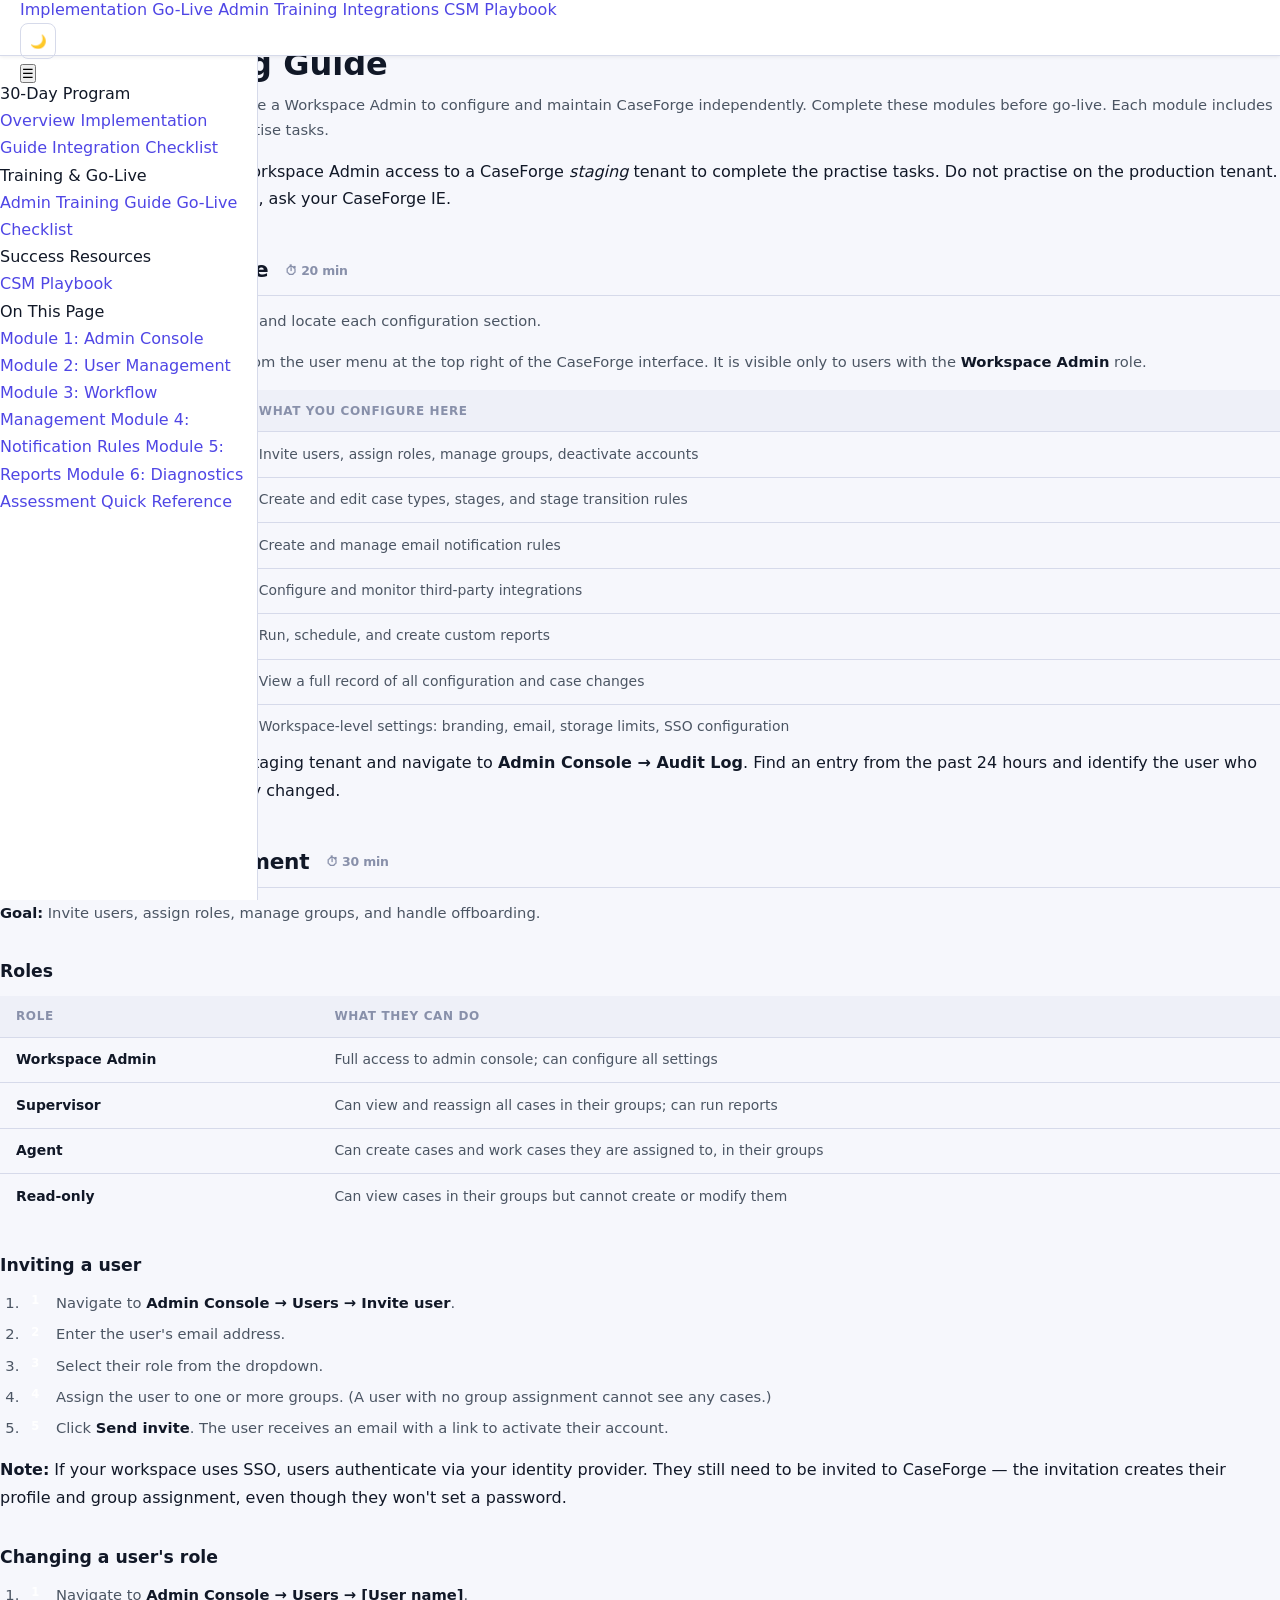
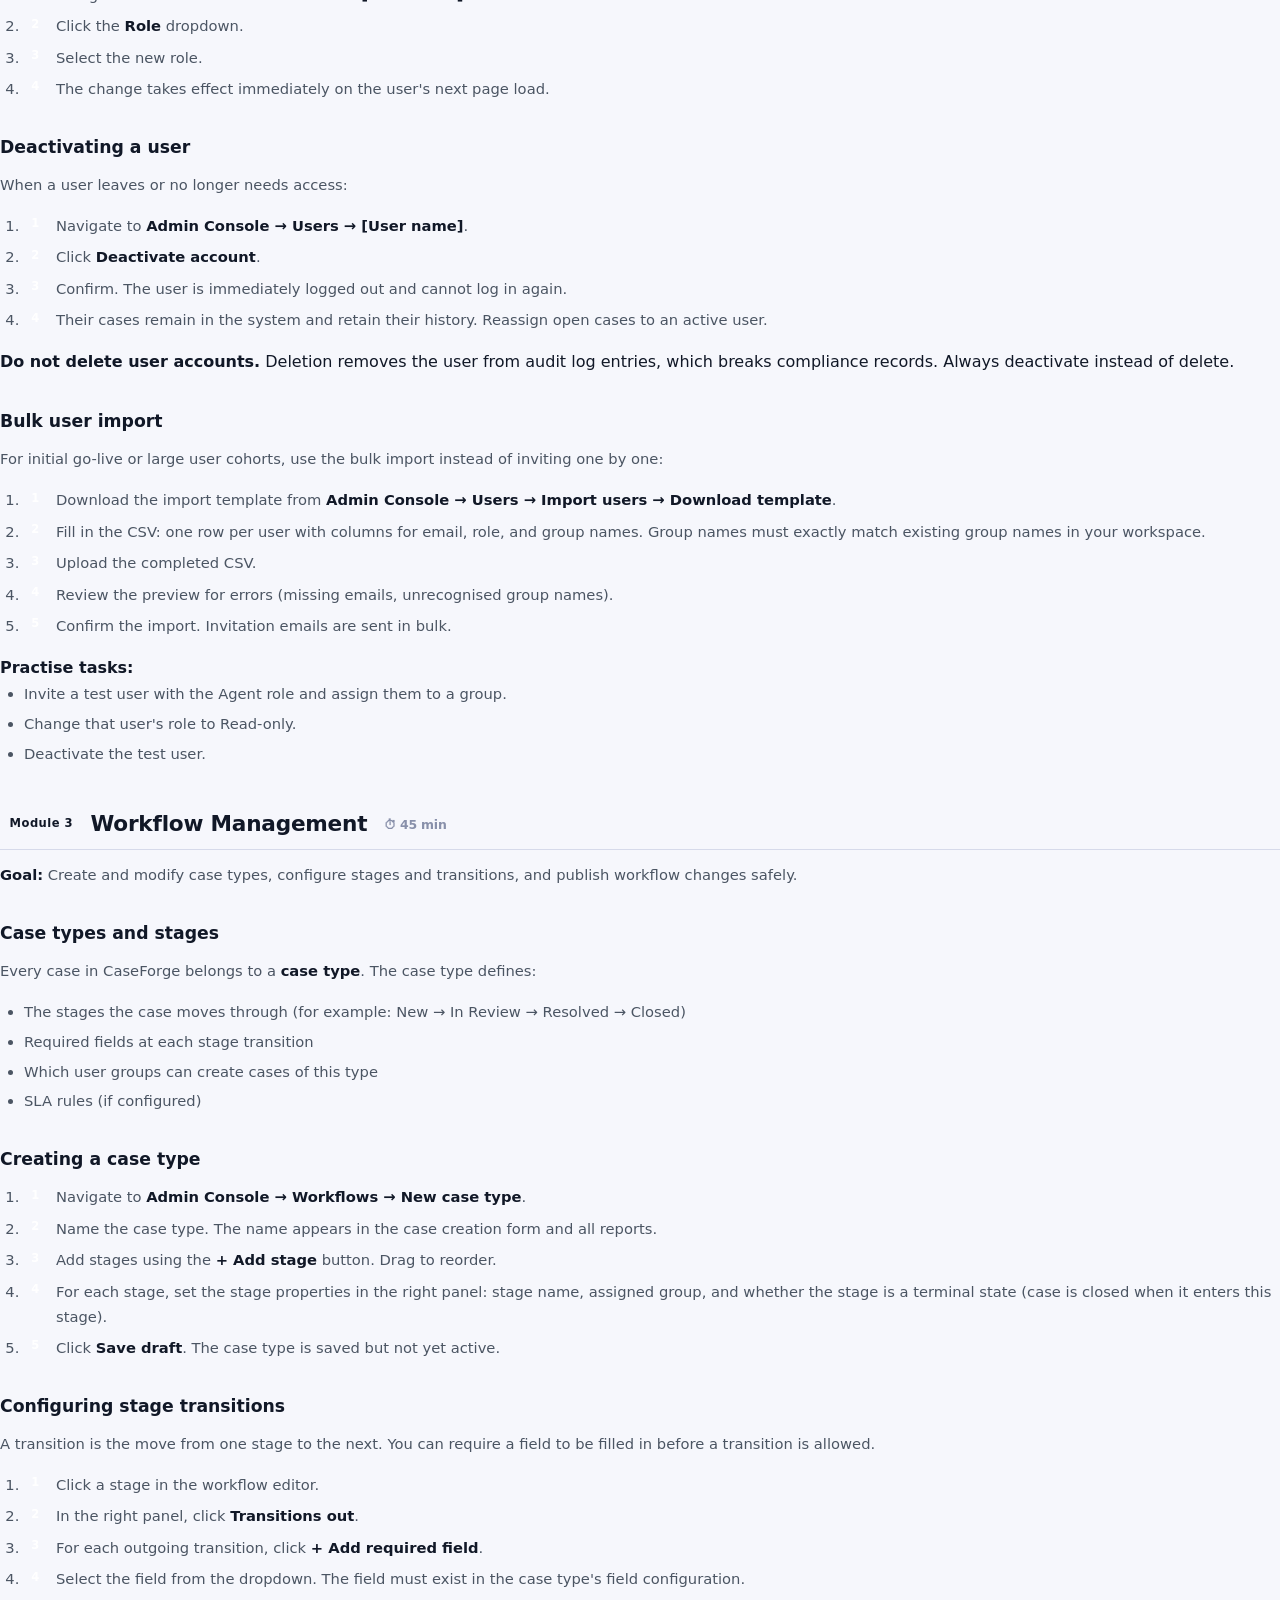
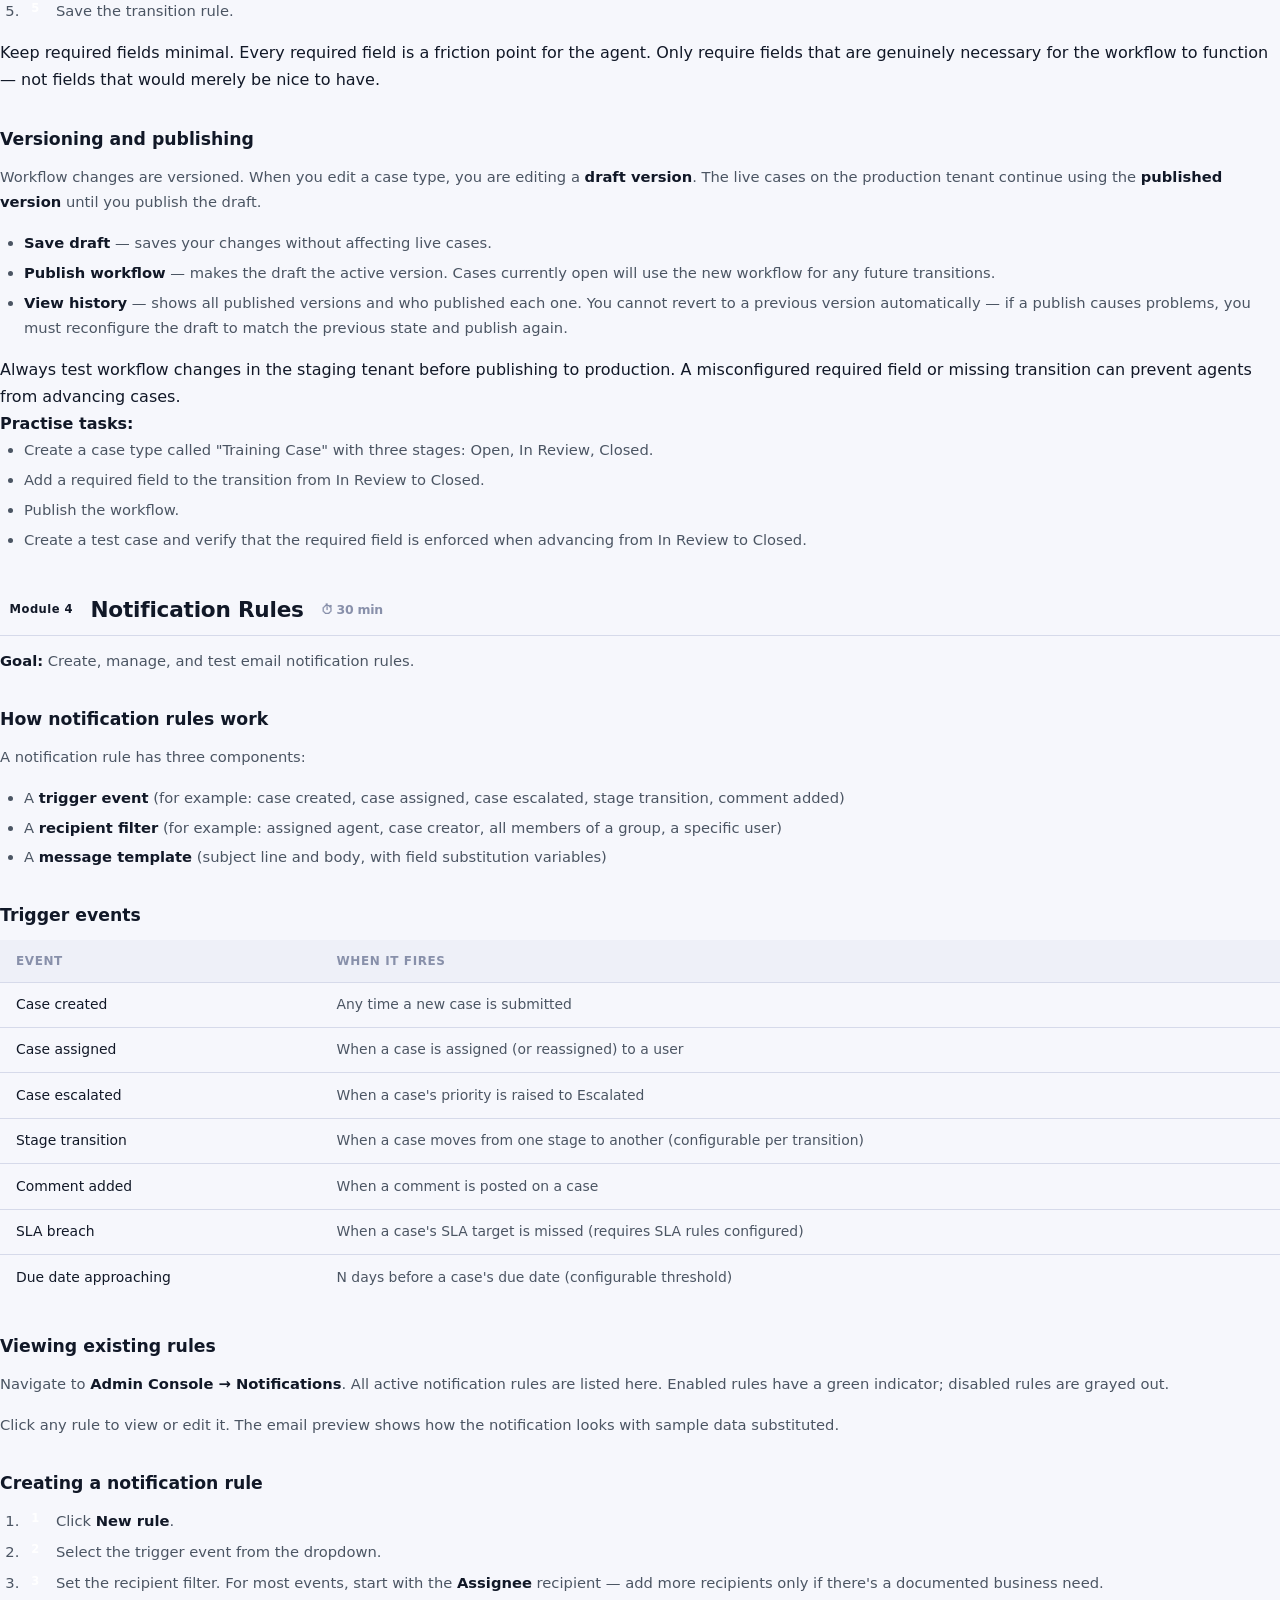
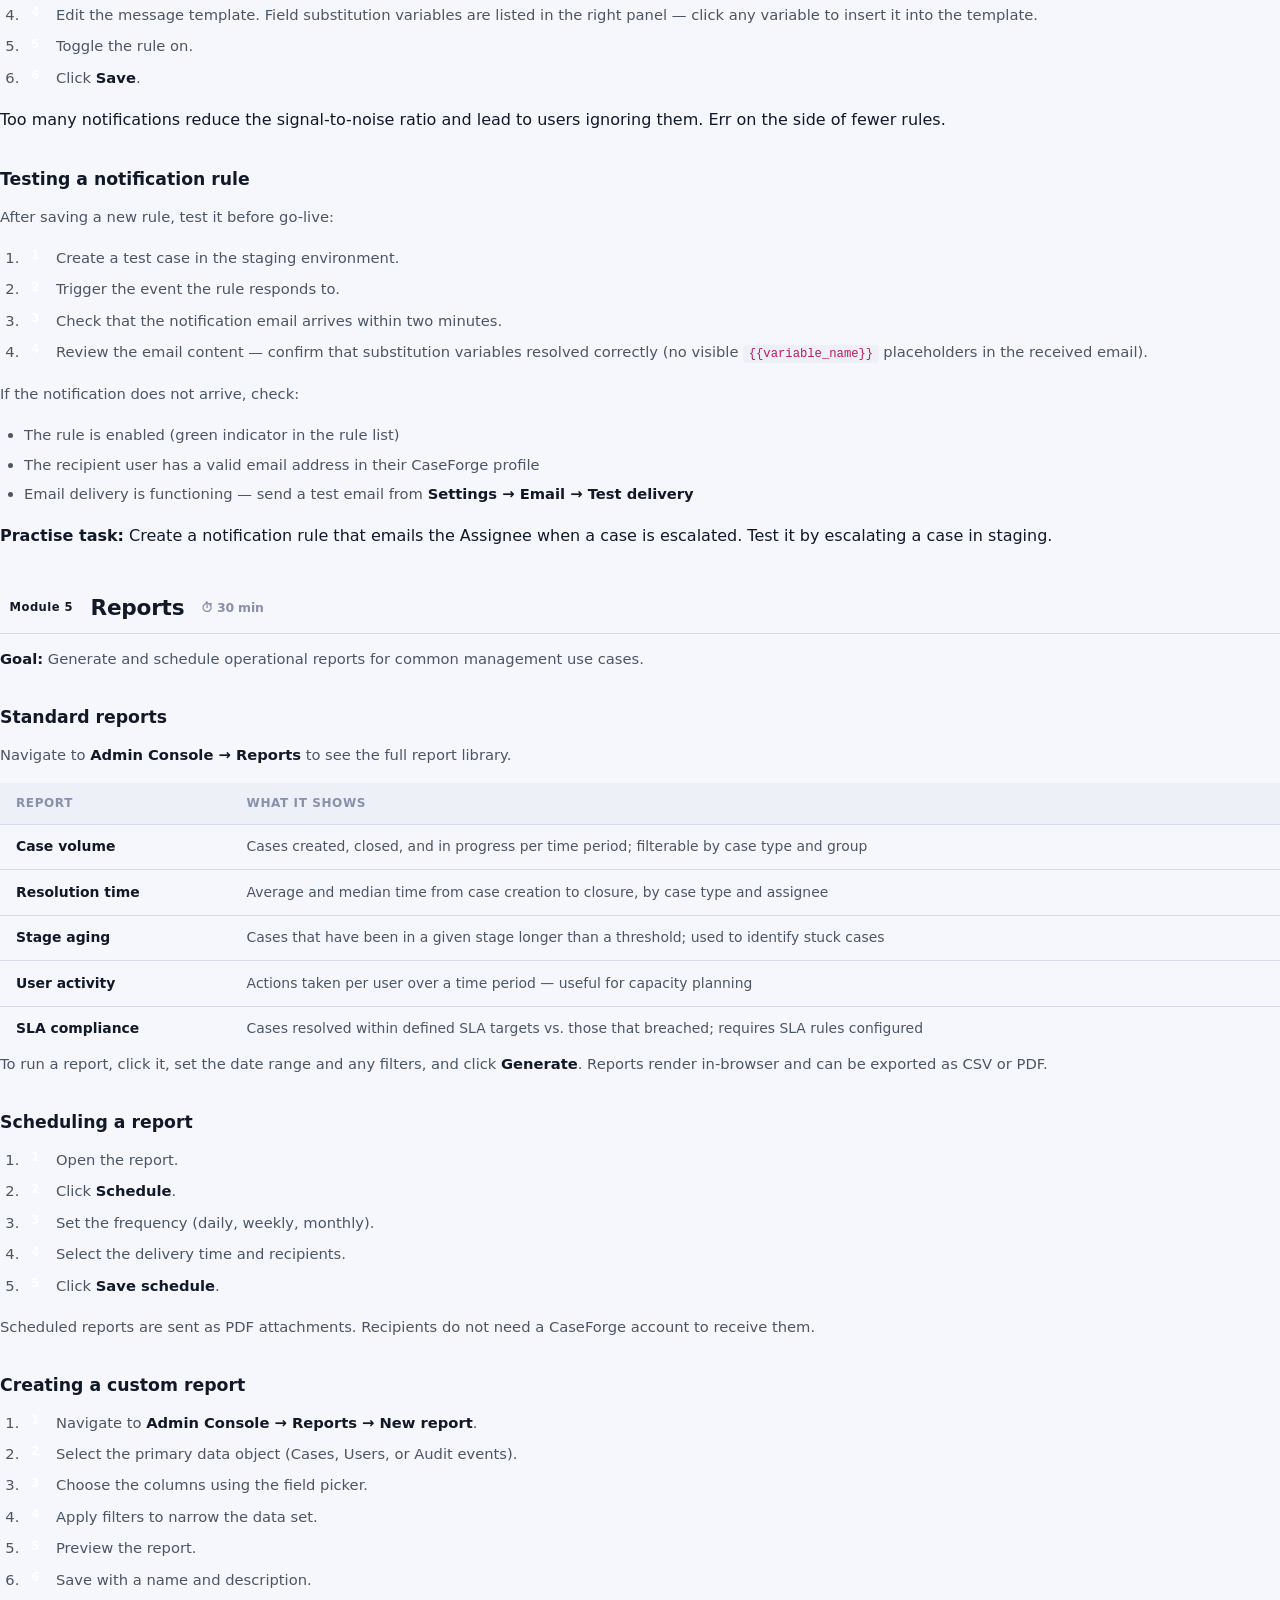
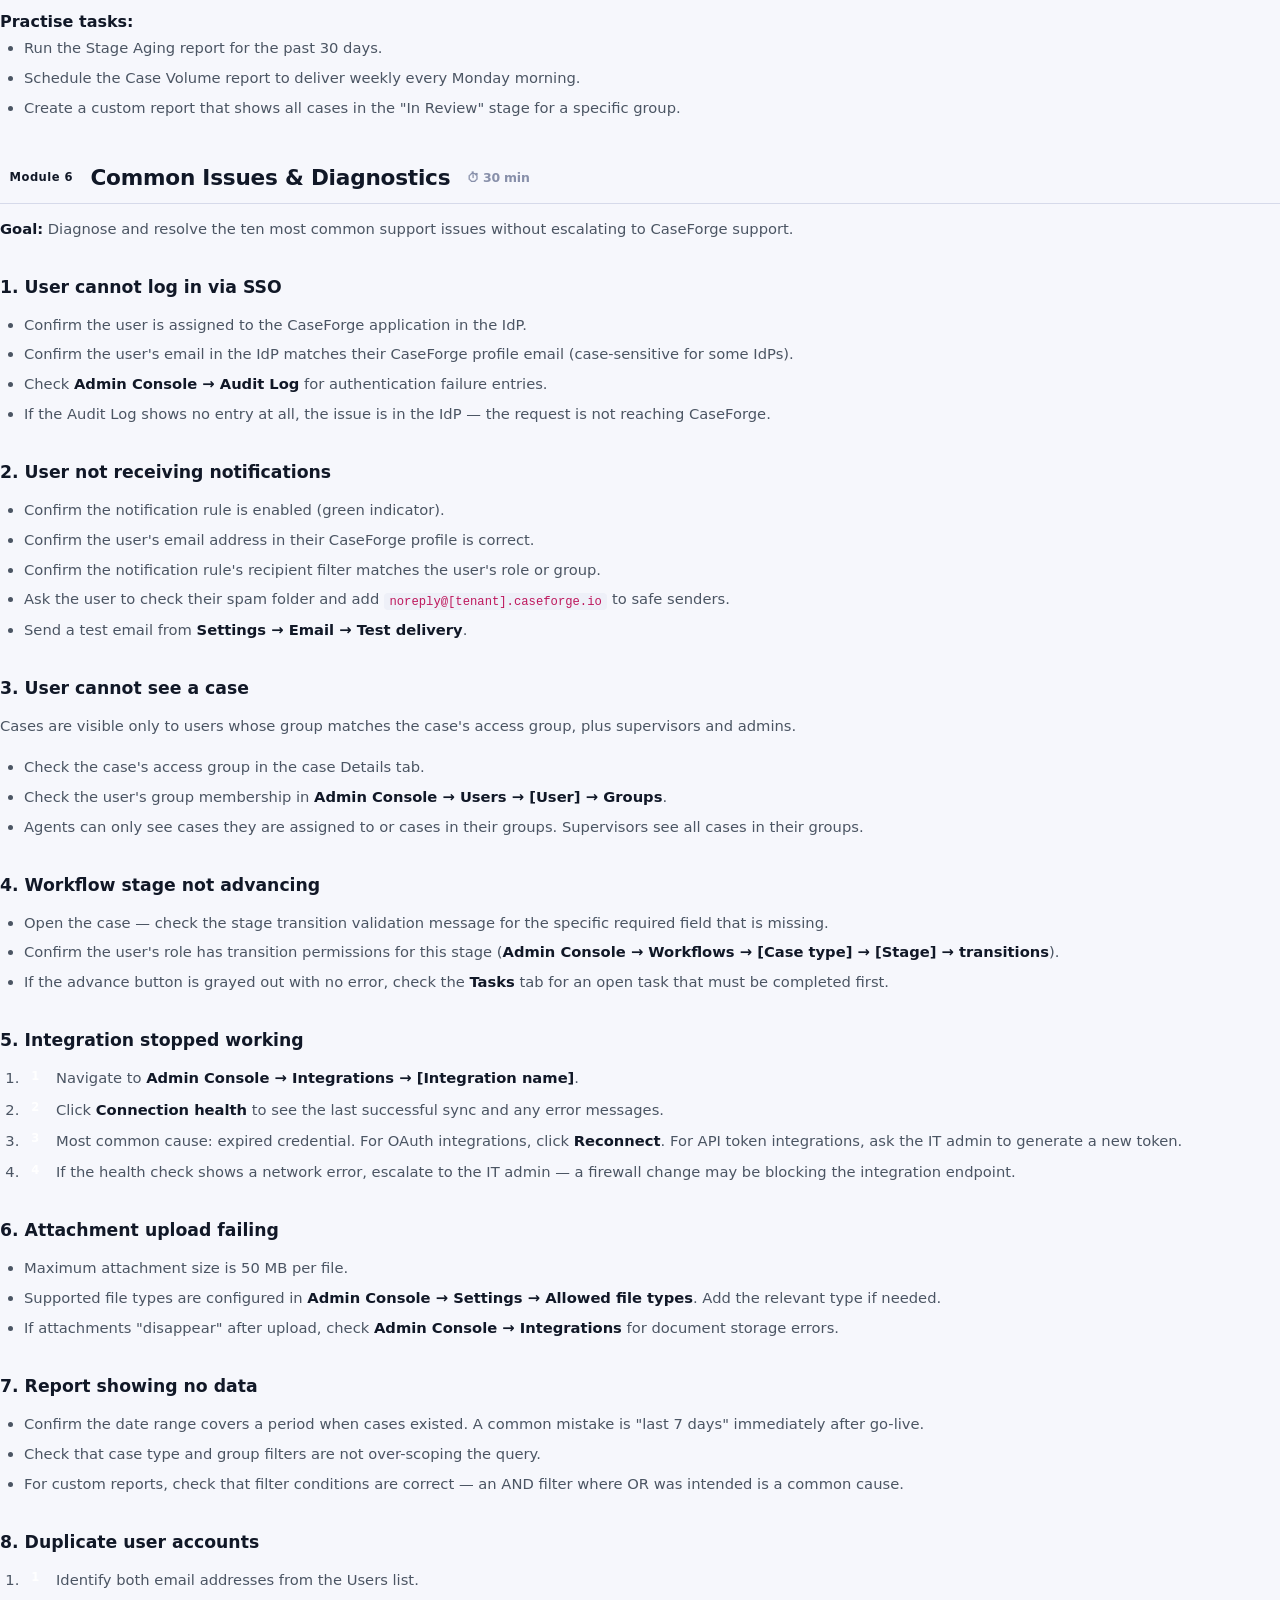
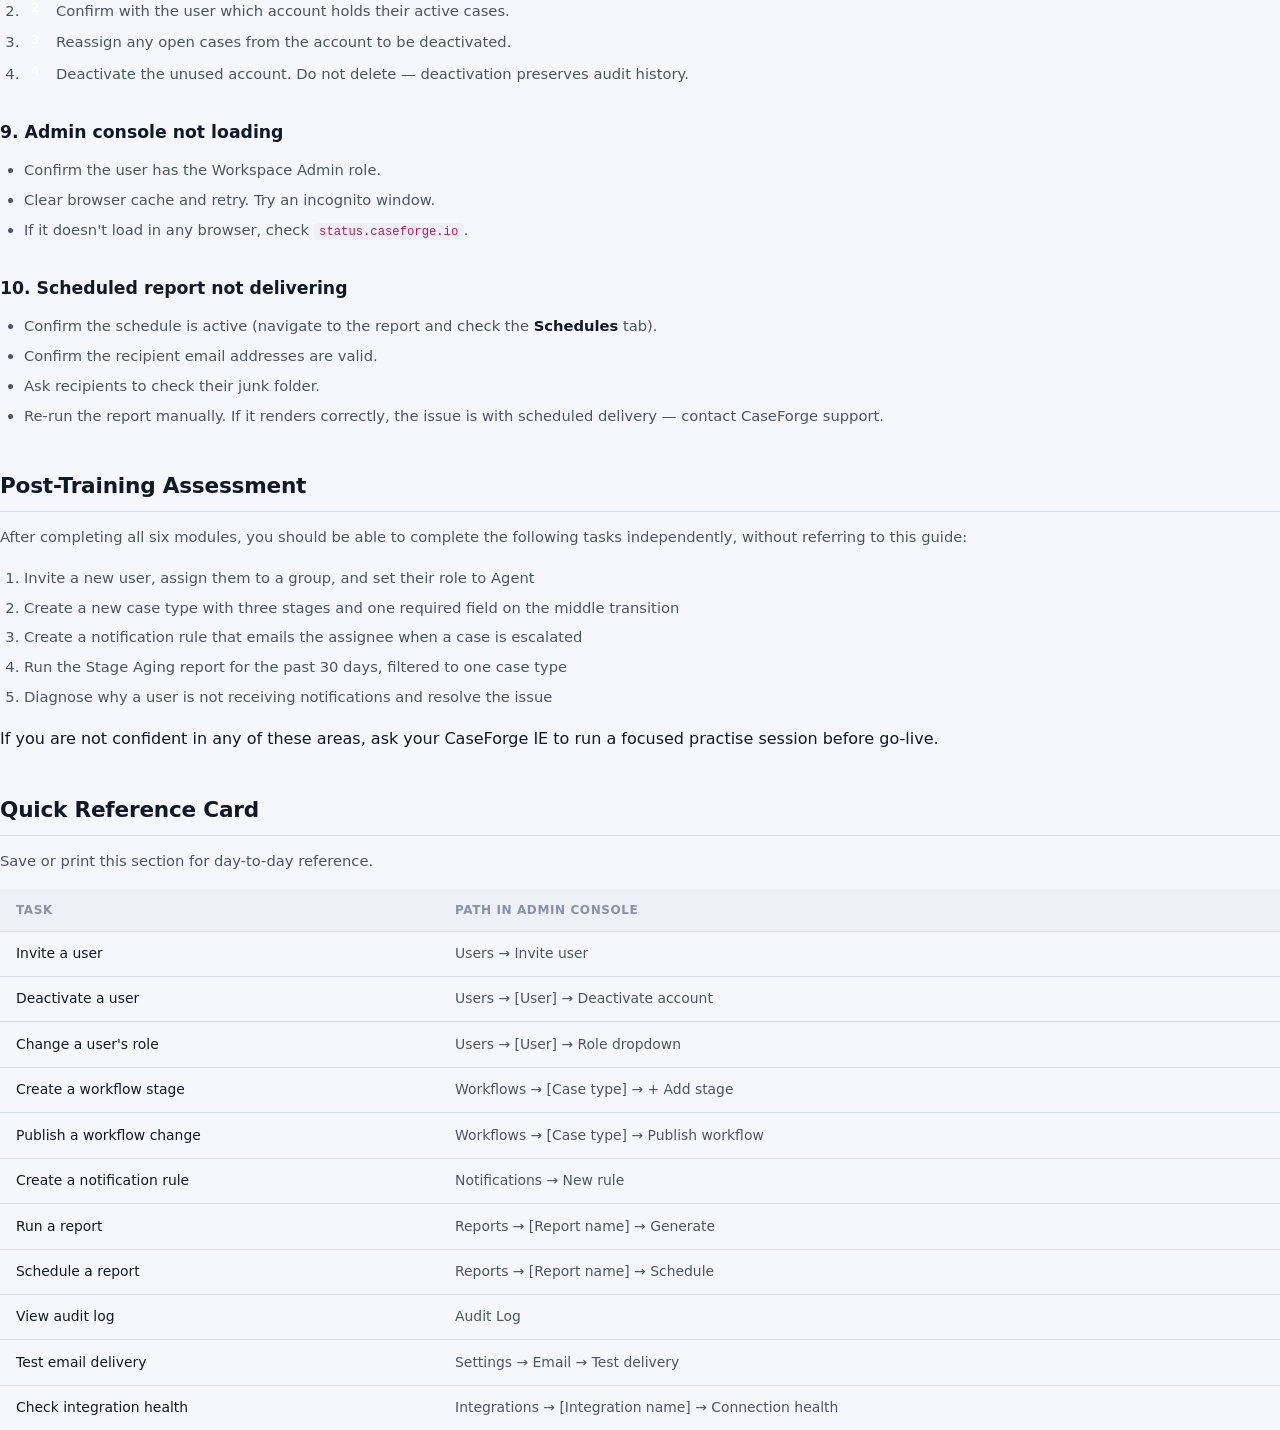
==== admin-training-guide.html @ 4fa1ac7c "feat: build full HTML site from markdown docs — 6 pages + assets with dark/light mode, sidebar nav, " ====
<!DOCTYPE html>
<html lang="en" data-theme="light">
<head>
  <meta charset="UTF-8" />
  <meta name="viewport" content="width=device-width, initial-scale=1.0" />
  <title>Admin Training Guide – CaseForge Onboarding</title>
  <link rel="stylesheet" href="assets/style.css" />
  <script>
    (function () {
      var t = localStorage.getItem('cf-theme') || 'light';
      document.documentElement.setAttribute('data-theme', t);
    })();
  </script>
  <style>
    .module-header { display: flex; align-items: center; gap: 0.5rem; }
    .module-badge {
      display: inline-block; padding: 0.2rem 0.6rem; border-radius: 999px;
      font-size: 0.72rem; font-weight: 600; letter-spacing: 0.04em;
      background: var(--accent-light); color: var(--accent);
    }
    .duration-tag {
      font-size: 0.78rem; color: var(--text-muted);
      background: var(--bg-secondary); padding: 0.15rem 0.55rem; border-radius: 4px;
    }
    .qr-card {
      background: var(--bg-secondary); border: 1px solid var(--border);
      border-radius: 8px; padding: 1.25rem 1.5rem; margin-top: 1.5rem;
    }
    .qr-card h3 { margin-top: 0; font-size: 1rem; }
    .step-list { counter-reset: step; }
    .step-list li { counter-increment: step; padding-left: 2rem; position: relative; margin-bottom: 0.4rem; }
    .step-list li::before {
      content: counter(step);
      position: absolute; left: 0;
      width: 1.4rem; height: 1.4rem; border-radius: 50%;
      background: var(--accent); color: white;
      font-size: 0.72rem; font-weight: 700;
      display: flex; align-items: center; justify-content: center;
    }
  </style>
</head>
<body>
  <header class="site-header">
    <div class="header-inner">
      <a href="index.html" class="logo">
        <span class="logo-mark">CF</span>
        <span class="logo-text">CaseForge <span class="logo-sub">Onboarding</span></span>
        <span class="version-badge">v3.x</span>
      </a>
      <nav class="header-nav">
        <a href="implementation-guide.html">Implementation</a>
        <a href="go-live-checklist.html">Go-Live</a>
        <a href="admin-training-guide.html" class="active">Admin Training</a>
        <a href="integration-checklist.html">Integrations</a>
        <a href="csm-playbook.html">CSM Playbook</a>
      </nav>
      <div class="header-actions">
        <button class="theme-toggle" id="themeToggle" aria-label="Toggle theme">
          <span class="theme-icon">🌙</span>
        </button>
        <button class="mobile-menu-toggle" id="mobileMenuToggle" aria-label="Toggle menu">☰</button>
      </div>
    </div>
  </header>

  <div class="page-layout">
    <aside class="sidebar" id="sidebar">
      <nav class="sidebar-nav">
        <div class="sidebar-section">
          <div class="sidebar-section-title">30-Day Program</div>
          <a href="index.html" class="sidebar-link">Overview</a>
          <a href="implementation-guide.html" class="sidebar-link">Implementation Guide</a>
          <a href="integration-checklist.html" class="sidebar-link">Integration Checklist</a>
        </div>
        <div class="sidebar-section">
          <div class="sidebar-section-title">Training &amp; Go-Live</div>
          <a href="admin-training-guide.html" class="sidebar-link active">Admin Training Guide</a>
          <a href="go-live-checklist.html" class="sidebar-link">Go-Live Checklist</a>
        </div>
        <div class="sidebar-section">
          <div class="sidebar-section-title">Success Resources</div>
          <a href="csm-playbook.html" class="sidebar-link">CSM Playbook</a>
        </div>
        <div class="sidebar-section">
          <div class="sidebar-section-title">On This Page</div>
          <a href="#module1" class="sidebar-link sidebar-link-sm">Module 1: Admin Console</a>
          <a href="#module2" class="sidebar-link sidebar-link-sm">Module 2: User Management</a>
          <a href="#module3" class="sidebar-link sidebar-link-sm">Module 3: Workflow Management</a>
          <a href="#module4" class="sidebar-link sidebar-link-sm">Module 4: Notification Rules</a>
          <a href="#module5" class="sidebar-link sidebar-link-sm">Module 5: Reports</a>
          <a href="#module6" class="sidebar-link sidebar-link-sm">Module 6: Diagnostics</a>
          <a href="#assessment" class="sidebar-link sidebar-link-sm">Assessment</a>
          <a href="#qr-card" class="sidebar-link sidebar-link-sm">Quick Reference</a>
        </div>
      </nav>
    </aside>

    <main class="main-content">
      <div class="page-meta">
        <span class="page-meta-tag">Admin Training</span>
        <span class="page-meta-tag">3 hours total</span>
        <span class="page-meta-tag">Workspace Admin role required</span>
      </div>
      <h1>Admin Training Guide</h1>
      <p class="lead">Six self-paced modules that prepare a Workspace Admin to configure and maintain CaseForge independently. Complete these modules before go-live. Each module includes a duration target and a set of practise tasks.</p>

      <div class="callout callout-tip">
        <strong>Before you start:</strong> You need Workspace Admin access to a CaseForge <em>staging</em> tenant to complete the practise tasks. Do not practise on the production tenant. If you don't have staging access, ask your CaseForge IE.
      </div>

      <!-- Module 1 -->
      <section id="module1">
        <h2 class="module-header">
          <span class="module-badge">Module 1</span>
          Admin Console
          <span class="duration-tag">⏱ 20 min</span>
        </h2>
        <p><strong>Goal:</strong> Navigate the admin console and locate each configuration section.</p>
        <p>The admin console is accessible from the user menu at the top right of the CaseForge interface. It is visible only to users with the <strong>Workspace Admin</strong> role.</p>

        <table>
          <thead><tr><th>Section</th><th>What you configure here</th></tr></thead>
          <tbody>
            <tr><td><strong>Users</strong></td><td>Invite users, assign roles, manage groups, deactivate accounts</td></tr>
            <tr><td><strong>Workflows</strong></td><td>Create and edit case types, stages, and stage transition rules</td></tr>
            <tr><td><strong>Notifications</strong></td><td>Create and manage email notification rules</td></tr>
            <tr><td><strong>Integrations</strong></td><td>Configure and monitor third-party integrations</td></tr>
            <tr><td><strong>Reports</strong></td><td>Run, schedule, and create custom reports</td></tr>
            <tr><td><strong>Audit Log</strong></td><td>View a full record of all configuration and case changes</td></tr>
            <tr><td><strong>Settings</strong></td><td>Workspace-level settings: branding, email, storage limits, SSO configuration</td></tr>
          </tbody>
        </table>

        <div class="callout callout-tip">
          <strong>Practise task:</strong> Log in to your staging tenant and navigate to <strong>Admin Console → Audit Log</strong>. Find an entry from the past 24 hours and identify the user who made the change and what they changed.
        </div>
      </section>

      <!-- Module 2 -->
      <section id="module2">
        <h2 class="module-header">
          <span class="module-badge">Module 2</span>
          User Management
          <span class="duration-tag">⏱ 30 min</span>
        </h2>
        <p><strong>Goal:</strong> Invite users, assign roles, manage groups, and handle offboarding.</p>

        <h3>Roles</h3>
        <table>
          <thead><tr><th>Role</th><th>What they can do</th></tr></thead>
          <tbody>
            <tr><td><strong>Workspace Admin</strong></td><td>Full access to admin console; can configure all settings</td></tr>
            <tr><td><strong>Supervisor</strong></td><td>Can view and reassign all cases in their groups; can run reports</td></tr>
            <tr><td><strong>Agent</strong></td><td>Can create cases and work cases they are assigned to, in their groups</td></tr>
            <tr><td><strong>Read-only</strong></td><td>Can view cases in their groups but cannot create or modify them</td></tr>
          </tbody>
        </table>

        <h3>Inviting a user</h3>
        <ol class="step-list">
          <li>Navigate to <strong>Admin Console → Users → Invite user</strong>.</li>
          <li>Enter the user's email address.</li>
          <li>Select their role from the dropdown.</li>
          <li>Assign the user to one or more groups. (A user with no group assignment cannot see any cases.)</li>
          <li>Click <strong>Send invite</strong>. The user receives an email with a link to activate their account.</li>
        </ol>

        <div class="callout callout-tip">
          <strong>Note:</strong> If your workspace uses SSO, users authenticate via your identity provider. They still need to be invited to CaseForge — the invitation creates their profile and group assignment, even though they won't set a password.
        </div>

        <h3>Changing a user's role</h3>
        <ol class="step-list">
          <li>Navigate to <strong>Admin Console → Users → [User name]</strong>.</li>
          <li>Click the <strong>Role</strong> dropdown.</li>
          <li>Select the new role.</li>
          <li>The change takes effect immediately on the user's next page load.</li>
        </ol>

        <h3>Deactivating a user</h3>
        <p>When a user leaves or no longer needs access:</p>
        <ol class="step-list">
          <li>Navigate to <strong>Admin Console → Users → [User name]</strong>.</li>
          <li>Click <strong>Deactivate account</strong>.</li>
          <li>Confirm. The user is immediately logged out and cannot log in again.</li>
          <li>Their cases remain in the system and retain their history. Reassign open cases to an active user.</li>
        </ol>
        <div class="callout callout-warning">
          <strong>Do not delete user accounts.</strong> Deletion removes the user from audit log entries, which breaks compliance records. Always deactivate instead of delete.
        </div>

        <h3>Bulk user import</h3>
        <p>For initial go-live or large user cohorts, use the bulk import instead of inviting one by one:</p>
        <ol class="step-list">
          <li>Download the import template from <strong>Admin Console → Users → Import users → Download template</strong>.</li>
          <li>Fill in the CSV: one row per user with columns for email, role, and group names. Group names must exactly match existing group names in your workspace.</li>
          <li>Upload the completed CSV.</li>
          <li>Review the preview for errors (missing emails, unrecognised group names).</li>
          <li>Confirm the import. Invitation emails are sent in bulk.</li>
        </ol>

        <div class="callout callout-tip">
          <strong>Practise tasks:</strong>
          <ul>
            <li>Invite a test user with the Agent role and assign them to a group.</li>
            <li>Change that user's role to Read-only.</li>
            <li>Deactivate the test user.</li>
          </ul>
        </div>
      </section>

      <!-- Module 3 -->
      <section id="module3">
        <h2 class="module-header">
          <span class="module-badge">Module 3</span>
          Workflow Management
          <span class="duration-tag">⏱ 45 min</span>
        </h2>
        <p><strong>Goal:</strong> Create and modify case types, configure stages and transitions, and publish workflow changes safely.</p>

        <h3>Case types and stages</h3>
        <p>Every case in CaseForge belongs to a <strong>case type</strong>. The case type defines:</p>
        <ul>
          <li>The stages the case moves through (for example: New → In Review → Resolved → Closed)</li>
          <li>Required fields at each stage transition</li>
          <li>Which user groups can create cases of this type</li>
          <li>SLA rules (if configured)</li>
        </ul>

        <h3>Creating a case type</h3>
        <ol class="step-list">
          <li>Navigate to <strong>Admin Console → Workflows → New case type</strong>.</li>
          <li>Name the case type. The name appears in the case creation form and all reports.</li>
          <li>Add stages using the <strong>+ Add stage</strong> button. Drag to reorder.</li>
          <li>For each stage, set the stage properties in the right panel: stage name, assigned group, and whether the stage is a terminal state (case is closed when it enters this stage).</li>
          <li>Click <strong>Save draft</strong>. The case type is saved but not yet active.</li>
        </ol>

        <h3>Configuring stage transitions</h3>
        <p>A transition is the move from one stage to the next. You can require a field to be filled in before a transition is allowed.</p>
        <ol class="step-list">
          <li>Click a stage in the workflow editor.</li>
          <li>In the right panel, click <strong>Transitions out</strong>.</li>
          <li>For each outgoing transition, click <strong>+ Add required field</strong>.</li>
          <li>Select the field from the dropdown. The field must exist in the case type's field configuration.</li>
          <li>Save the transition rule.</li>
        </ol>
        <div class="callout callout-tip">
          Keep required fields minimal. Every required field is a friction point for the agent. Only require fields that are genuinely necessary for the workflow to function — not fields that would merely be nice to have.
        </div>

        <h3>Versioning and publishing</h3>
        <p>Workflow changes are versioned. When you edit a case type, you are editing a <strong>draft version</strong>. The live cases on the production tenant continue using the <strong>published version</strong> until you publish the draft.</p>
        <ul>
          <li><strong>Save draft</strong> — saves your changes without affecting live cases.</li>
          <li><strong>Publish workflow</strong> — makes the draft the active version. Cases currently open will use the new workflow for any future transitions.</li>
          <li><strong>View history</strong> — shows all published versions and who published each one. You cannot revert to a previous version automatically — if a publish causes problems, you must reconfigure the draft to match the previous state and publish again.</li>
        </ul>
        <div class="callout callout-warning">
          Always test workflow changes in the staging tenant before publishing to production. A misconfigured required field or missing transition can prevent agents from advancing cases.
        </div>

        <div class="callout callout-tip">
          <strong>Practise tasks:</strong>
          <ul>
            <li>Create a case type called "Training Case" with three stages: Open, In Review, Closed.</li>
            <li>Add a required field to the transition from In Review to Closed.</li>
            <li>Publish the workflow.</li>
            <li>Create a test case and verify that the required field is enforced when advancing from In Review to Closed.</li>
          </ul>
        </div>
      </section>

      <!-- Module 4 -->
      <section id="module4">
        <h2 class="module-header">
          <span class="module-badge">Module 4</span>
          Notification Rules
          <span class="duration-tag">⏱ 30 min</span>
        </h2>
        <p><strong>Goal:</strong> Create, manage, and test email notification rules.</p>

        <h3>How notification rules work</h3>
        <p>A notification rule has three components:</p>
        <ul>
          <li>A <strong>trigger event</strong> (for example: case created, case assigned, case escalated, stage transition, comment added)</li>
          <li>A <strong>recipient filter</strong> (for example: assigned agent, case creator, all members of a group, a specific user)</li>
          <li>A <strong>message template</strong> (subject line and body, with field substitution variables)</li>
        </ul>

        <h3>Trigger events</h3>
        <table>
          <thead><tr><th>Event</th><th>When it fires</th></tr></thead>
          <tbody>
            <tr><td>Case created</td><td>Any time a new case is submitted</td></tr>
            <tr><td>Case assigned</td><td>When a case is assigned (or reassigned) to a user</td></tr>
            <tr><td>Case escalated</td><td>When a case's priority is raised to Escalated</td></tr>
            <tr><td>Stage transition</td><td>When a case moves from one stage to another (configurable per transition)</td></tr>
            <tr><td>Comment added</td><td>When a comment is posted on a case</td></tr>
            <tr><td>SLA breach</td><td>When a case's SLA target is missed (requires SLA rules configured)</td></tr>
            <tr><td>Due date approaching</td><td>N days before a case's due date (configurable threshold)</td></tr>
          </tbody>
        </table>

        <h3>Viewing existing rules</h3>
        <p>Navigate to <strong>Admin Console → Notifications</strong>. All active notification rules are listed here. Enabled rules have a green indicator; disabled rules are grayed out.</p>
        <p>Click any rule to view or edit it. The email preview shows how the notification looks with sample data substituted.</p>

        <h3>Creating a notification rule</h3>
        <ol class="step-list">
          <li>Click <strong>New rule</strong>.</li>
          <li>Select the trigger event from the dropdown.</li>
          <li>Set the recipient filter. For most events, start with the <strong>Assignee</strong> recipient — add more recipients only if there's a documented business need.</li>
          <li>Edit the message template. Field substitution variables are listed in the right panel — click any variable to insert it into the template.</li>
          <li>Toggle the rule on.</li>
          <li>Click <strong>Save</strong>.</li>
        </ol>
        <div class="callout callout-tip">
          Too many notifications reduce the signal-to-noise ratio and lead to users ignoring them. Err on the side of fewer rules.
        </div>

        <h3>Testing a notification rule</h3>
        <p>After saving a new rule, test it before go-live:</p>
        <ol class="step-list">
          <li>Create a test case in the staging environment.</li>
          <li>Trigger the event the rule responds to.</li>
          <li>Check that the notification email arrives within two minutes.</li>
          <li>Review the email content — confirm that substitution variables resolved correctly (no visible <code>&#123;&#123;variable_name&#125;&#125;</code> placeholders in the received email).</li>
        </ol>
        <p>If the notification does not arrive, check:</p>
        <ul>
          <li>The rule is enabled (green indicator in the rule list)</li>
          <li>The recipient user has a valid email address in their CaseForge profile</li>
          <li>Email delivery is functioning — send a test email from <strong>Settings → Email → Test delivery</strong></li>
        </ul>

        <div class="callout callout-tip">
          <strong>Practise task:</strong> Create a notification rule that emails the Assignee when a case is escalated. Test it by escalating a case in staging.
        </div>
      </section>

      <!-- Module 5 -->
      <section id="module5">
        <h2 class="module-header">
          <span class="module-badge">Module 5</span>
          Reports
          <span class="duration-tag">⏱ 30 min</span>
        </h2>
        <p><strong>Goal:</strong> Generate and schedule operational reports for common management use cases.</p>

        <h3>Standard reports</h3>
        <p>Navigate to <strong>Admin Console → Reports</strong> to see the full report library.</p>
        <table>
          <thead><tr><th>Report</th><th>What it shows</th></tr></thead>
          <tbody>
            <tr><td><strong>Case volume</strong></td><td>Cases created, closed, and in progress per time period; filterable by case type and group</td></tr>
            <tr><td><strong>Resolution time</strong></td><td>Average and median time from case creation to closure, by case type and assignee</td></tr>
            <tr><td><strong>Stage aging</strong></td><td>Cases that have been in a given stage longer than a threshold; used to identify stuck cases</td></tr>
            <tr><td><strong>User activity</strong></td><td>Actions taken per user over a time period — useful for capacity planning</td></tr>
            <tr><td><strong>SLA compliance</strong></td><td>Cases resolved within defined SLA targets vs. those that breached; requires SLA rules configured</td></tr>
          </tbody>
        </table>
        <p>To run a report, click it, set the date range and any filters, and click <strong>Generate</strong>. Reports render in-browser and can be exported as CSV or PDF.</p>

        <h3>Scheduling a report</h3>
        <ol class="step-list">
          <li>Open the report.</li>
          <li>Click <strong>Schedule</strong>.</li>
          <li>Set the frequency (daily, weekly, monthly).</li>
          <li>Select the delivery time and recipients.</li>
          <li>Click <strong>Save schedule</strong>.</li>
        </ol>
        <p>Scheduled reports are sent as PDF attachments. Recipients do not need a CaseForge account to receive them.</p>

        <h3>Creating a custom report</h3>
        <ol class="step-list">
          <li>Navigate to <strong>Admin Console → Reports → New report</strong>.</li>
          <li>Select the primary data object (Cases, Users, or Audit events).</li>
          <li>Choose the columns using the field picker.</li>
          <li>Apply filters to narrow the data set.</li>
          <li>Preview the report.</li>
          <li>Save with a name and description.</li>
        </ol>

        <div class="callout callout-tip">
          <strong>Practise tasks:</strong>
          <ul>
            <li>Run the Stage Aging report for the past 30 days.</li>
            <li>Schedule the Case Volume report to deliver weekly every Monday morning.</li>
            <li>Create a custom report that shows all cases in the "In Review" stage for a specific group.</li>
          </ul>
        </div>
      </section>

      <!-- Module 6 -->
      <section id="module6">
        <h2 class="module-header">
          <span class="module-badge">Module 6</span>
          Common Issues &amp; Diagnostics
          <span class="duration-tag">⏱ 30 min</span>
        </h2>
        <p><strong>Goal:</strong> Diagnose and resolve the ten most common support issues without escalating to CaseForge support.</p>

        <h3>1. User cannot log in via SSO</h3>
        <ul>
          <li>Confirm the user is assigned to the CaseForge application in the IdP.</li>
          <li>Confirm the user's email in the IdP matches their CaseForge profile email (case-sensitive for some IdPs).</li>
          <li>Check <strong>Admin Console → Audit Log</strong> for authentication failure entries.</li>
          <li>If the Audit Log shows no entry at all, the issue is in the IdP — the request is not reaching CaseForge.</li>
        </ul>

        <h3>2. User not receiving notifications</h3>
        <ul>
          <li>Confirm the notification rule is enabled (green indicator).</li>
          <li>Confirm the user's email address in their CaseForge profile is correct.</li>
          <li>Confirm the notification rule's recipient filter matches the user's role or group.</li>
          <li>Ask the user to check their spam folder and add <code>noreply@[tenant].caseforge.io</code> to safe senders.</li>
          <li>Send a test email from <strong>Settings → Email → Test delivery</strong>.</li>
        </ul>

        <h3>3. User cannot see a case</h3>
        <p>Cases are visible only to users whose group matches the case's access group, plus supervisors and admins.</p>
        <ul>
          <li>Check the case's access group in the case Details tab.</li>
          <li>Check the user's group membership in <strong>Admin Console → Users → [User] → Groups</strong>.</li>
          <li>Agents can only see cases they are assigned to or cases in their groups. Supervisors see all cases in their groups.</li>
        </ul>

        <h3>4. Workflow stage not advancing</h3>
        <ul>
          <li>Open the case — check the stage transition validation message for the specific required field that is missing.</li>
          <li>Confirm the user's role has transition permissions for this stage (<strong>Admin Console → Workflows → [Case type] → [Stage] → transitions</strong>).</li>
          <li>If the advance button is grayed out with no error, check the <strong>Tasks</strong> tab for an open task that must be completed first.</li>
        </ul>

        <h3>5. Integration stopped working</h3>
        <ol class="step-list">
          <li>Navigate to <strong>Admin Console → Integrations → [Integration name]</strong>.</li>
          <li>Click <strong>Connection health</strong> to see the last successful sync and any error messages.</li>
          <li>Most common cause: expired credential. For OAuth integrations, click <strong>Reconnect</strong>. For API token integrations, ask the IT admin to generate a new token.</li>
          <li>If the health check shows a network error, escalate to the IT admin — a firewall change may be blocking the integration endpoint.</li>
        </ol>

        <h3>6. Attachment upload failing</h3>
        <ul>
          <li>Maximum attachment size is 50 MB per file.</li>
          <li>Supported file types are configured in <strong>Admin Console → Settings → Allowed file types</strong>. Add the relevant type if needed.</li>
          <li>If attachments "disappear" after upload, check <strong>Admin Console → Integrations</strong> for document storage errors.</li>
        </ul>

        <h3>7. Report showing no data</h3>
        <ul>
          <li>Confirm the date range covers a period when cases existed. A common mistake is "last 7 days" immediately after go-live.</li>
          <li>Check that case type and group filters are not over-scoping the query.</li>
          <li>For custom reports, check that filter conditions are correct — an AND filter where OR was intended is a common cause.</li>
        </ul>

        <h3>8. Duplicate user accounts</h3>
        <ol class="step-list">
          <li>Identify both email addresses from the Users list.</li>
          <li>Confirm with the user which account holds their active cases.</li>
          <li>Reassign any open cases from the account to be deactivated.</li>
          <li>Deactivate the unused account. Do not delete — deactivation preserves audit history.</li>
        </ol>

        <h3>9. Admin console not loading</h3>
        <ul>
          <li>Confirm the user has the Workspace Admin role.</li>
          <li>Clear browser cache and retry. Try an incognito window.</li>
          <li>If it doesn't load in any browser, check <code>status.caseforge.io</code>.</li>
        </ul>

        <h3>10. Scheduled report not delivering</h3>
        <ul>
          <li>Confirm the schedule is active (navigate to the report and check the <strong>Schedules</strong> tab).</li>
          <li>Confirm the recipient email addresses are valid.</li>
          <li>Ask recipients to check their junk folder.</li>
          <li>Re-run the report manually. If it renders correctly, the issue is with scheduled delivery — contact CaseForge support.</li>
        </ul>
      </section>

      <!-- Assessment -->
      <section id="assessment">
        <h2>Post-Training Assessment</h2>
        <p>After completing all six modules, you should be able to complete the following tasks independently, without referring to this guide:</p>
        <ol>
          <li>Invite a new user, assign them to a group, and set their role to Agent</li>
          <li>Create a new case type with three stages and one required field on the middle transition</li>
          <li>Create a notification rule that emails the assignee when a case is escalated</li>
          <li>Run the Stage Aging report for the past 30 days, filtered to one case type</li>
          <li>Diagnose why a user is not receiving notifications and resolve the issue</li>
        </ol>
        <div class="callout callout-warning">
          If you are not confident in any of these areas, ask your CaseForge IE to run a focused practise session before go-live.
        </div>
      </section>

      <!-- Quick Reference -->
      <section id="qr-card">
        <h2>Quick Reference Card</h2>
        <p>Save or print this section for day-to-day reference.</p>
        <table>
          <thead><tr><th>Task</th><th>Path in admin console</th></tr></thead>
          <tbody>
            <tr><td>Invite a user</td><td>Users → Invite user</td></tr>
            <tr><td>Deactivate a user</td><td>Users → [User] → Deactivate account</td></tr>
            <tr><td>Change a user's role</td><td>Users → [User] → Role dropdown</td></tr>
            <tr><td>Create a workflow stage</td><td>Workflows → [Case type] → + Add stage</td></tr>
            <tr><td>Publish a workflow change</td><td>Workflows → [Case type] → Publish workflow</td></tr>
            <tr><td>Create a notification rule</td><td>Notifications → New rule</td></tr>
            <tr><td>Run a report</td><td>Reports → [Report name] → Generate</td></tr>
            <tr><td>Schedule a report</td><td>Reports → [Report name] → Schedule</td></tr>
            <tr><td>View audit log</td><td>Audit Log</td></tr>
            <tr><td>Test email delivery</td><td>Settings → Email → Test delivery</td></tr>
            <tr><td>Check integration health</td><td>Integrations → [Integration name] → Connection health</td></tr>
          </tbody>
        </table>
      </section>
    </main>
  </div>

  <script src="assets/scripts.js"></script>
</body>
</html>
---- assets/style.css ----
/* ================================================================
   CaseForge SDK Documentation — Core Stylesheet
   Light + Dark mode via CSS custom properties
   Responsive: sidebar collapses on mobile
   ================================================================ */

/* ── Reset ── */
*, *::before, *::after { box-sizing: border-box; margin: 0; padding: 0; }
html { font-size: 16px; scroll-behavior: smooth; }

/* ── Light mode tokens (default) ── */
:root {
  color-scheme: light;
  --bg:            #f6f7fc;
  --surface:       #ffffff;
  --surface-alt:   #eef0f8;
  --surface-hover: #e4e7f5;
  --border:        #d6daea;
  --border-mid:    #b8bdd4;
  --text:          #111827;
  --text-sec:      #4b5563;
  --text-muted:    #8890aa;
  --link:          #4f46e5;
  --link-hover:    #3730a3;
  --primary:       #4f46e5;
  --primary-bg:    #eef2ff;
  --primary-light: #818cf8;
  --success:       #059669;
  --success-bg:    #ecfdf5;
  --success-border:#6ee7b7;
  --warning:       #d97706;
  --warning-bg:    #fffbeb;
  --warning-border:#fde68a;
  --danger:        #dc2626;
  --danger-bg:     #fef2f2;
  --danger-border: #fca5a5;
  --tip:           #7c3aed;
  --tip-bg:        #f5f3ff;
  --tip-border:    #c4b5fd;
  --code-bg:       #1a1b2e;
  --code-surface:  #20223a;
  --code-text:     #cdd6f4;
  --code-comment:  #6272a4;
  --code-keyword:  #bd93f9;
  --code-string:   #50fa7b;
  --code-number:   #ffb86c;
  --code-type:     #8be9fd;
  --code-builtin:  #ff79c6;
  --code-attr:     #f1fa8c;
  --inline-code-bg:#eef0f8;
  --inline-code-fg:#be185d;
  --badge-new-bg:  #dcfce7;  --badge-new-fg:  #14532d;
  --badge-break-bg:#fee2e2;  --badge-break-fg:#7f1d1d;
  --badge-fix-bg:  #dbeafe;  --badge-fix-fg:  #1e3a8a;
  --badge-dep-bg:  #fef9c3;  --badge-dep-fg:  #713f12;
  --badge-note-bg: #f5f3ff;  --badge-note-fg: #4c1d95;
  --nav-w:         258px;
  --header-h:      56px;
  --shadow-sm:     0 1px 4px rgba(0,0,0,.07);
  --shadow-md:     0 4px 16px rgba(0,0,0,.09);
  --transition:    0.2s ease;
}

/* ── Dark mode tokens ── */
[data-theme="dark"] {
  color-scheme: dark;
  --bg:            #0b0c1a;
  --surface:       #111224;
  --surface-alt:   #181930;
  --surface-hover: #1f2138;
  --border:        #262844;
  --border-mid:    #363a5e;
  --text:          #e2e4f4;
  --text-sec:      #9aa2c2;
  --text-muted:    #555d80;
  --link:          #818cf8;
  --link-hover:    #a5b4fc;
  --primary:       #818cf8;
  --primary-bg:    #181a38;
  --primary-light: #a5b4fc;
  --success:       #34d399;
  --success-bg:    #052014;
  --success-border:#065f40;
  --warning:       #fbbf24;
  --warning-bg:    #160f00;
  --warning-border:#78450c;
  --danger:        #f87171;
  --danger-bg:     #180606;
  --danger-border: #7f2020;
  --tip:           #a78bfa;
  --tip-bg:        #120e2a;
  --tip-border:    #4c3570;
  --code-bg:       #111224;
  --code-surface:  #181930;
  --code-text:     #cdd6f4;
  --code-comment:  #6272a4;
  --code-keyword:  #bd93f9;
  --code-string:   #50fa7b;
  --code-number:   #ffb86c;
  --code-type:     #8be9fd;
  --code-builtin:  #ff79c6;
  --code-attr:     #f1fa8c;
  --inline-code-bg:#1f2138;
  --inline-code-fg:#f472b6;
  --badge-new-bg:  #052815;  --badge-new-fg:  #6ee7b7;
  --badge-break-bg:#2a0808;  --badge-break-fg:#fca5a5;
  --badge-fix-bg:  #071428;  --badge-fix-fg:  #93c5fd;
  --badge-dep-bg:  #1c1200;  --badge-dep-fg:  #fde68a;
  --badge-note-bg: #13082e;  --badge-note-fg: #c4b5fd;
  --shadow-sm:     0 1px 4px rgba(0,0,0,.3);
  --shadow-md:     0 4px 16px rgba(0,0,0,.4);
}

/* System preference dark (when no manual override) */
@media (prefers-color-scheme: dark) {
  :root:not([data-theme="light"]) {
    color-scheme: dark;
    --bg:            #0b0c1a;
    --surface:       #111224;
    --surface-alt:   #181930;
    --surface-hover: #1f2138;
    --border:        #262844;
    --border-mid:    #363a5e;
    --text:          #e2e4f4;
    --text-sec:      #9aa2c2;
    --text-muted:    #555d80;
    --link:          #818cf8;
    --link-hover:    #a5b4fc;
    --primary:       #818cf8;
    --primary-bg:    #181a38;
    --primary-light: #a5b4fc;
    --success:       #34d399;
    --success-bg:    #052014;
    --success-border:#065f40;
    --warning:       #fbbf24;
    --warning-bg:    #160f00;
    --warning-border:#78450c;
    --danger:        #f87171;
    --danger-bg:     #180606;
    --danger-border: #7f2020;
    --tip:           #a78bfa;
    --tip-bg:        #120e2a;
    --tip-border:    #4c3570;
    --code-bg:       #111224;
    --code-surface:  #181930;
    --code-text:     #cdd6f4;
    --inline-code-bg:#1f2138;
    --inline-code-fg:#f472b6;
    --badge-new-bg:  #052815;  --badge-new-fg:  #6ee7b7;
    --badge-break-bg:#2a0808;  --badge-break-fg:#fca5a5;
    --badge-fix-bg:  #071428;  --badge-fix-fg:  #93c5fd;
    --badge-dep-bg:  #1c1200;  --badge-dep-fg:  #fde68a;
    --badge-note-bg: #13082e;  --badge-note-fg: #c4b5fd;
    --shadow-sm:     0 1px 4px rgba(0,0,0,.3);
    --shadow-md:     0 4px 16px rgba(0,0,0,.4);
  }
}

/* ── Base ── */
body {
  font-family: 'Inter', 'Segoe UI', system-ui, -apple-system, sans-serif;
  background: var(--bg);
  color: var(--text);
  line-height: 1.7;
  transition: background var(--transition), color var(--transition);
  min-height: 100vh;
}

/* ── Header ── */
.site-header {
  position: fixed; top: 0; left: 0; right: 0;
  height: var(--header-h);
  background: var(--surface);
  border-bottom: 1px solid var(--border);
  display: flex; align-items: center;
  padding: 0 1.25rem;
  gap: 1rem;
  z-index: 200;
  box-shadow: var(--shadow-sm);
  transition: background var(--transition), border-color var(--transition);
}
.hamburger {
  display: none;
  background: none; border: none; cursor: pointer;
  color: var(--text-sec); padding: 4px 8px; border-radius: 6px;
  font-size: 1.2rem; line-height: 1;
}
.hamburger:hover { background: var(--surface-alt); }

.site-logo {
  font-size: 0.95rem; font-weight: 700; color: var(--text);
  text-decoration: none; display: flex; align-items: center; gap: 8px;
  letter-spacing: -0.01em; white-space: nowrap;
}
.site-logo .logo-mark {
  width: 28px; height: 28px; border-radius: 7px;
  background: linear-gradient(135deg, var(--primary) 0%, #7c3aed 100%);
  display: flex; align-items: center; justify-content: center;
  color: #fff; font-size: 0.75rem; font-weight: 800; letter-spacing: 0;
  flex-shrink: 0;
}
.site-logo .logo-name { color: var(--text); }
.site-logo .logo-sdk  { color: var(--primary); }

.header-version {
  font-size: 0.7rem; font-weight: 600; letter-spacing: 0.06em;
  text-transform: uppercase; background: var(--primary-bg);
  color: var(--primary); padding: 0.15rem 0.55rem; border-radius: 4px;
  flex-shrink: 0;
}
.header-spacer { flex: 1; }

.header-links { display: flex; align-items: center; gap: 0.25rem; }
.header-links a {
  font-size: 0.82rem; color: var(--text-sec); text-decoration: none;
  padding: 0.3rem 0.65rem; border-radius: 6px;
  transition: background var(--transition), color var(--transition);
}
.header-links a:hover { background: var(--surface-alt); color: var(--text); }
.header-links a.active { color: var(--primary); }

.header-sep { width: 1px; height: 20px; background: var(--border); margin: 0 0.25rem; }

.github-btn {
  display: flex; align-items: center; gap: 6px;
  font-size: 0.82rem; font-weight: 500;
  color: var(--text-sec); text-decoration: none;
  padding: 0.3rem 0.65rem; border-radius: 6px;
  border: 1px solid var(--border);
  transition: all var(--transition);
}
.github-btn:hover { border-color: var(--border-mid); color: var(--text); background: var(--surface-alt); }
.github-btn svg { width: 16px; height: 16px; flex-shrink: 0; }

/* Theme toggle */
.theme-toggle {
  background: none; border: 1px solid var(--border); cursor: pointer;
  width: 36px; height: 36px; border-radius: 8px;
  display: flex; align-items: center; justify-content: center;
  color: var(--text-sec); flex-shrink: 0;
  transition: all var(--transition);
}
.theme-toggle:hover { background: var(--surface-alt); border-color: var(--border-mid); color: var(--text); }
.theme-toggle svg { width: 18px; height: 18px; }

/* ── Layout ── */
.layout {
  display: flex;
  margin-top: var(--header-h);
  min-height: calc(100vh - var(--header-h));
}

/* ── Sidebar ── */
.sidebar {
  width: var(--nav-w);
  min-width: var(--nav-w);
  background: var(--surface);
  border-right: 1px solid var(--border);
  position: fixed;
  top: var(--header-h);
  left: 0;
  bottom: 0;
  overflow-y: auto;
  padding: 1.5rem 0 2rem;
  z-index: 100;
  transition: background var(--transition), border-color var(--transition), transform 0.3s ease;
  scrollbar-width: thin;
  scrollbar-color: var(--border) transparent;
}
.sidebar::-webkit-scrollbar { width: 4px; }
.sidebar::-webkit-scrollbar-track { background: transparent; }
.sidebar::-webkit-scrollbar-thumb { background: var(--border); border-radius: 4px; }

.nav-group { margin-bottom: 0.5rem; }
.nav-group-label {
  padding: 0.2rem 1.1rem 0.45rem;
  font-size: 0.68rem; font-weight: 700; letter-spacing: 0.1em;
  text-transform: uppercase; color: var(--text-muted);
  margin-top: 1.25rem;
}
.nav-group:first-child .nav-group-label { margin-top: 0; }
.nav-item {
  display: block; padding: 0.38rem 1.1rem 0.38rem 1.35rem;
  font-size: 0.84rem; color: var(--text-sec); text-decoration: none;
  border-left: 2px solid transparent;
  transition: all 0.15s;
  line-height: 1.4;
}
.nav-item:hover { color: var(--text); background: var(--surface-hover); border-left-color: var(--border-mid); }
.nav-item.active { color: var(--primary); background: var(--primary-bg); border-left-color: var(--primary); font-weight: 600; }
.nav-item.sub { padding-left: 2rem; font-size: 0.8rem; }

/* ── Main ── */
.main {
  flex: 1;
  margin-left: var(--nav-w);
  padding: 2.5rem 3rem 5rem;
  max-width: calc(var(--nav-w) + 820px);
  min-width: 0;
}

/* ── Breadcrumb ── */
.breadcrumb {
  display: flex; align-items: center; gap: 0.4rem;
  font-size: 0.78rem; color: var(--text-muted);
  margin-bottom: 1.5rem;
}
.breadcrumb a { color: var(--text-muted); text-decoration: none; }
.breadcrumb a:hover { color: var(--link); }
.breadcrumb .sep { opacity: 0.5; }
.breadcrumb .current { color: var(--text-sec); }

/* ── Page header ── */
.page-header { margin-bottom: 2rem; padding-bottom: 1.5rem; border-bottom: 1px solid var(--border); }
.page-eyebrow {
  font-size: 0.72rem; font-weight: 700; letter-spacing: 0.1em;
  text-transform: uppercase; color: var(--primary); margin-bottom: 0.5rem;
}
h1.page-title {
  font-size: 2rem; font-weight: 800; line-height: 1.2;
  letter-spacing: -0.02em; color: var(--text); margin-bottom: 0.75rem;
}
.page-desc { font-size: 1.05rem; color: var(--text-sec); line-height: 1.6; max-width: 640px; }
.page-meta {
  display: flex; flex-wrap: wrap; gap: 1rem; margin-top: 1rem;
  font-size: 0.78rem; color: var(--text-muted);
}

/* ── Typography ── */
h2 {
  font-size: 1.35rem; font-weight: 700; color: var(--text);
  margin: 2.5rem 0 0.75rem; letter-spacing: -0.01em;
  padding-bottom: 0.4rem; border-bottom: 1px solid var(--border);
}
h3 {
  font-size: 1.08rem; font-weight: 600; color: var(--text);
  margin: 2rem 0 0.6rem;
}
h4 {
  font-size: 0.92rem; font-weight: 600; color: var(--text-sec);
  margin: 1.5rem 0 0.4rem; text-transform: uppercase;
  letter-spacing: 0.05em;
}
p { font-size: 0.92rem; margin-bottom: 1rem; color: var(--text-sec); }
ul, ol { margin-bottom: 1rem; padding-left: 1.5rem; }
li { font-size: 0.92rem; margin-bottom: 0.3rem; color: var(--text-sec); }
a { color: var(--link); text-decoration: none; }
a:hover { text-decoration: underline; color: var(--link-hover); }
strong { color: var(--text); font-weight: 600; }

/* ── Inline code ── */
code {
  font-family: 'Consolas', 'Fira Code', 'Courier New', monospace;
  font-size: 0.83em; background: var(--inline-code-bg);
  color: var(--inline-code-fg); padding: 0.15em 0.45em;
  border-radius: 4px; transition: background var(--transition);
}

/* ── Code blocks ── */
.code-block {
  background: var(--code-bg);
  border-radius: 10px; overflow: hidden;
  margin: 1.25rem 0;
  box-shadow: var(--shadow-sm);
  border: 1px solid var(--border);
  transition: border-color var(--transition);
}
.code-header {
  display: flex; align-items: center; justify-content: space-between;
  padding: 0.55rem 1rem;
  background: var(--code-surface);
  border-bottom: 1px solid rgba(255,255,255,0.06);
}
.code-lang {
  font-size: 0.72rem; font-weight: 600; letter-spacing: 0.07em;
  text-transform: uppercase; color: var(--code-comment);
}
.code-copy {
  background: none; border: 1px solid rgba(255,255,255,0.1);
  color: var(--code-comment); cursor: pointer; border-radius: 5px;
  padding: 0.2rem 0.6rem; font-size: 0.72rem; transition: all 0.15s;
  font-family: inherit;
}
.code-copy:hover { border-color: rgba(255,255,255,0.3); color: var(--code-text); }
.code-copy.copied { color: var(--code-string); border-color: var(--code-string); }
pre {
  margin: 0; padding: 1.1rem 1.25rem;
  font-family: 'Consolas', 'Fira Code', 'Courier New', monospace;
  font-size: 0.84rem; line-height: 1.65;
  color: var(--code-text); overflow-x: auto;
  tab-size: 2;
}
pre code { background: none; color: inherit; padding: 0; border-radius: 0; font-size: inherit; }

/* Syntax token classes */
.kw  { color: var(--code-keyword); }
.str { color: var(--code-string);  }
.num { color: var(--code-number);  }
.cm  { color: var(--code-comment); font-style: italic; }
.tp  { color: var(--code-type);    }
.fn  { color: var(--code-builtin); }
.at  { color: var(--code-attr);    }

/* ── Code tabs ── */
.code-tabs { margin: 1.25rem 0; }
.tab-bar {
  display: flex; gap: 0; border-bottom: 1px solid var(--border);
  margin-bottom: 0;
}
.tab-btn {
  background: none; border: none; cursor: pointer;
  padding: 0.55rem 1rem; font-size: 0.82rem; font-weight: 500;
  color: var(--text-muted); border-bottom: 2px solid transparent;
  margin-bottom: -1px; transition: all 0.15s; font-family: inherit;
}
.tab-btn:hover { color: var(--text-sec); }
.tab-btn.active { color: var(--primary); border-bottom-color: var(--primary); }
.tab-panel { display: none; }
.tab-panel.active { display: block; }
.tab-panel .code-block { border-radius: 0 0 10px 10px; margin-top: 0; border-top: none; }

/* ── Admonitions ── */
.admonition {
  padding: 0.9rem 1rem 0.9rem 1.1rem;
  border-radius: 8px; margin: 1.5rem 0;
  border-left: 3px solid; font-size: 0.88rem; line-height: 1.6;
  transition: background var(--transition);
}
.admonition-title {
  font-size: 0.72rem; font-weight: 700; letter-spacing: 0.08em;
  text-transform: uppercase; margin-bottom: 0.35rem;
  display: flex; align-items: center; gap: 0.4rem;
}
.admonition p { font-size: 0.88rem; margin-bottom: 0; }
.admonition code { font-size: 0.82em; }

.admonition.note     { background: var(--primary-bg); border-color: var(--primary); }
.admonition.note .admonition-title { color: var(--primary); }
.admonition.warning  { background: var(--warning-bg); border-color: var(--warning); }
.admonition.warning .admonition-title { color: var(--warning); }
.admonition.danger   { background: var(--danger-bg); border-color: var(--danger); }
.admonition.danger .admonition-title  { color: var(--danger); }
.admonition.tip      { background: var(--tip-bg); border-color: var(--tip); }
.admonition.tip .admonition-title     { color: var(--tip); }
.admonition.success  { background: var(--success-bg); border-color: var(--success); }
.admonition.success .admonition-title { color: var(--success); }

/* ── Tables ── */
.table-wrap {
  overflow-x: auto; margin: 1.25rem 0;
  border-radius: 8px; border: 1px solid var(--border);
}
table { width: 100%; border-collapse: collapse; font-size: 0.87rem; }
thead tr { background: var(--surface-alt); }
thead th {
  padding: 0.65rem 1rem; text-align: left;
  font-size: 0.75rem; font-weight: 700; letter-spacing: 0.05em;
  text-transform: uppercase; color: var(--text-muted);
  border-bottom: 1px solid var(--border);
}
tbody tr { border-bottom: 1px solid var(--border); transition: background 0.1s; }
tbody tr:last-child { border-bottom: none; }
tbody tr:hover { background: var(--surface-hover); }
tbody td { padding: 0.65rem 1rem; vertical-align: top; color: var(--text-sec); }
tbody td:first-child { font-weight: 500; color: var(--text); }

/* ── Step list ── */
.steps { list-style: none; padding: 0; counter-reset: steps; }
.steps li {
  counter-increment: steps; position: relative;
  padding: 1rem 1rem 1rem 3.5rem;
  margin-bottom: 0.75rem;
  background: var(--surface);
  border: 1px solid var(--border); border-radius: 8px;
  font-size: 0.9rem; color: var(--text-sec);
  transition: background var(--transition), border-color var(--transition);
}
.steps li::before {
  content: counter(steps);
  position: absolute; left: 1rem; top: 1rem;
  width: 1.75rem; height: 1.75rem;
  background: var(--primary); color: #fff;
  border-radius: 50%; font-size: 0.78rem; font-weight: 700;
  display: flex; align-items: center; justify-content: center;
}
.steps li p { margin: 0; }
.steps li code { font-size: 0.82em; }

/* ── Badges ── */
.badge {
  display: inline-block; padding: 0.2rem 0.55rem;
  border-radius: 4px; font-size: 0.7rem; font-weight: 700;
  letter-spacing: 0.05em; text-transform: uppercase; vertical-align: middle;
}
.badge-new    { background: var(--badge-new-bg);   color: var(--badge-new-fg); }
.badge-break  { background: var(--badge-break-bg); color: var(--badge-break-fg); }
.badge-fix    { background: var(--badge-fix-bg);   color: var(--badge-fix-fg); }
.badge-dep    { background: var(--badge-dep-bg);   color: var(--badge-dep-fg); }
.badge-note   { background: var(--badge-note-bg);  color: var(--badge-note-fg); }
.badge-blue   { background: var(--primary-bg);     color: var(--primary); }
.badge-green  { background: var(--success-bg);     color: var(--success); }
.badge-red    { background: var(--danger-bg);      color: var(--danger); }

/* ── Hero cards (index page) ── */
.hero {
  background: linear-gradient(135deg, var(--primary-bg) 0%, var(--surface) 60%);
  border: 1px solid var(--border); border-radius: 12px;
  padding: 2.5rem 2rem; margin-bottom: 2.5rem;
}
.hero h1 {
  font-size: 2.2rem; font-weight: 800; letter-spacing: -0.025em;
  color: var(--text); margin-bottom: 0.75rem; line-height: 1.15;
}
.hero p { font-size: 1.05rem; color: var(--text-sec); max-width: 600px; margin-bottom: 1.5rem; }
.hero-actions { display: flex; gap: 0.75rem; flex-wrap: wrap; }
.btn {
  display: inline-flex; align-items: center; gap: 0.4rem;
  padding: 0.6rem 1.25rem; border-radius: 7px; font-size: 0.88rem;
  font-weight: 600; text-decoration: none; border: none; cursor: pointer;
  transition: all 0.15s; font-family: inherit;
}
.btn-primary { background: var(--primary); color: #fff; }
.btn-primary:hover { opacity: 0.88; text-decoration: none; }
.btn-outline {
  background: transparent; color: var(--text-sec);
  border: 1px solid var(--border);
}
.btn-outline:hover { background: var(--surface-alt); border-color: var(--border-mid); color: var(--text); text-decoration: none; }

/* ── Quick links grid ── */
.card-grid {
  display: grid;
  grid-template-columns: repeat(auto-fill, minmax(220px, 1fr));
  gap: 1rem; margin: 1.5rem 0;
}
.card {
  background: var(--surface); border: 1px solid var(--border);
  border-radius: 10px; padding: 1.25rem;
  text-decoration: none; display: block;
  transition: all 0.15s;
}
.card:hover {
  border-color: var(--primary); box-shadow: 0 0 0 3px var(--primary-bg);
  text-decoration: none; transform: translateY(-1px);
}
.card-icon { font-size: 1.5rem; margin-bottom: 0.6rem; }
.card-title { font-size: 0.92rem; font-weight: 600; color: var(--text); margin-bottom: 0.3rem; }
.card-desc  { font-size: 0.8rem; color: var(--text-muted); line-height: 1.5; }

/* ── Install tabs ── */
.install-block {
  background: var(--code-bg); border-radius: 10px;
  border: 1px solid var(--border); overflow: hidden; margin: 1rem 0;
}
.install-tab-bar {
  display: flex; background: var(--code-surface);
  border-bottom: 1px solid rgba(255,255,255,0.06);
}
.install-tab {
  padding: 0.5rem 1rem; font-size: 0.78rem; font-weight: 600;
  color: var(--code-comment); cursor: pointer; border: none;
  background: none; border-bottom: 2px solid transparent;
  font-family: inherit; transition: all 0.15s;
}
.install-tab.active { color: var(--code-text); border-bottom-color: var(--primary); }
.install-tab:hover  { color: var(--code-text); }
.install-panel { display: none; }
.install-panel.active { display: block; }
.install-panel pre { padding: 0.85rem 1.25rem; }

/* ── Error code blocks ── */
.error-entry {
  border: 1px solid var(--border); border-radius: 8px;
  margin-bottom: 0.75rem; overflow: hidden;
  transition: border-color var(--transition);
}
.error-header {
  display: flex; align-items: center; gap: 0.75rem;
  padding: 0.75rem 1rem; background: var(--surface-alt);
  border-bottom: 1px solid var(--border);
}
.error-code {
  font-family: 'Consolas', monospace; font-size: 0.82rem;
  font-weight: 700; color: var(--danger); background: var(--danger-bg);
  padding: 0.15rem 0.5rem; border-radius: 4px; flex-shrink: 0;
}
.error-name { font-size: 0.88rem; font-weight: 600; color: var(--text); }
.error-body { padding: 0.75rem 1rem; font-size: 0.87rem; color: var(--text-sec); }
.error-body p { margin-bottom: 0.5rem; }
.error-body p:last-child { margin-bottom: 0; }

/* ── Changelog entries ── */
.release { margin-bottom: 2.5rem; }
.release-header {
  display: flex; align-items: center; gap: 0.75rem;
  margin-bottom: 1rem; padding-bottom: 0.75rem;
  border-bottom: 1px solid var(--border);
}
.release-version {
  font-size: 1.2rem; font-weight: 700; color: var(--text);
  font-family: 'Consolas', monospace;
}
.release-date { font-size: 0.82rem; color: var(--text-muted); }
.release-body { padding: 0; }
.change-list { list-style: none; padding: 0; }
.change-list li {
  display: flex; align-items: flex-start; gap: 0.6rem;
  padding: 0.4rem 0; font-size: 0.88rem; color: var(--text-sec);
  border-bottom: 1px solid var(--border);
}
.change-list li:last-child { border-bottom: none; }

/* ── Migration diff ── */
.diff-grid { display: grid; grid-template-columns: 1fr 1fr; gap: 0.75rem; margin: 1rem 0; }
.diff-panel { font-size: 0.78rem; }
.diff-label {
  font-size: 0.7rem; font-weight: 700; letter-spacing: 0.07em;
  text-transform: uppercase; padding: 0.4rem 0.75rem;
  border-radius: 5px 5px 0 0;
}
.diff-label.before { background: var(--danger-bg); color: var(--danger); }
.diff-label.after  { background: var(--success-bg); color: var(--success); }
.diff-panel .code-block { margin-top: 0; border-radius: 0 0 8px 8px; }

/* ── Doc nav ── */
.doc-nav {
  display: flex; justify-content: space-between;
  margin-top: 3rem; padding-top: 1.5rem; border-top: 1px solid var(--border);
}
.doc-nav-item {
  display: flex; flex-direction: column; gap: 0.2rem;
  text-decoration: none; padding: 0.75rem 1rem;
  border: 1px solid var(--border); border-radius: 8px;
  transition: all 0.15s; max-width: 240px;
}
.doc-nav-item:hover { border-color: var(--primary); background: var(--primary-bg); text-decoration: none; }
.doc-nav-dir { font-size: 0.7rem; color: var(--text-muted); text-transform: uppercase; letter-spacing: 0.06em; }
.doc-nav-label { font-size: 0.88rem; font-weight: 600; color: var(--text); }
.doc-nav-item.next { text-align: right; }

/* ── Footer ── */
footer {
  margin-top: 4rem; padding-top: 2rem;
  border-top: 1px solid var(--border);
  font-size: 0.8rem; color: var(--text-muted);
  display: flex; flex-wrap: wrap; justify-content: space-between; gap: 0.5rem;
}

/* ── Responsive ── */
@media (max-width: 900px) {
  .main { padding: 1.75rem 1.5rem 4rem; }
  .diff-grid { grid-template-columns: 1fr; }
}
@media (max-width: 768px) {
  .hamburger { display: flex; }
  .header-links { display: none; }
  .sidebar {
    transform: translateX(-100%);
    box-shadow: var(--shadow-md);
  }
  .sidebar.open { transform: translateX(0); }
  .main { margin-left: 0; padding: 1.5rem 1.25rem 4rem; }
  h1.page-title { font-size: 1.6rem; }
  .hero h1 { font-size: 1.7rem; }
  .card-grid { grid-template-columns: 1fr; }
}
@media (max-width: 480px) {
  .doc-nav { flex-direction: column; }
  .doc-nav-item.next { text-align: left; }
}

/* ── Scrollbar (webkit) ── */
::-webkit-scrollbar { width: 6px; height: 6px; }
::-webkit-scrollbar-track { background: transparent; }
::-webkit-scrollbar-thumb { background: var(--border); border-radius: 4px; }
::-webkit-scrollbar-thumb:hover { background: var(--border-mid); }

/* ── Selection ── */
::selection { background: var(--primary-bg); color: var(--primary); }
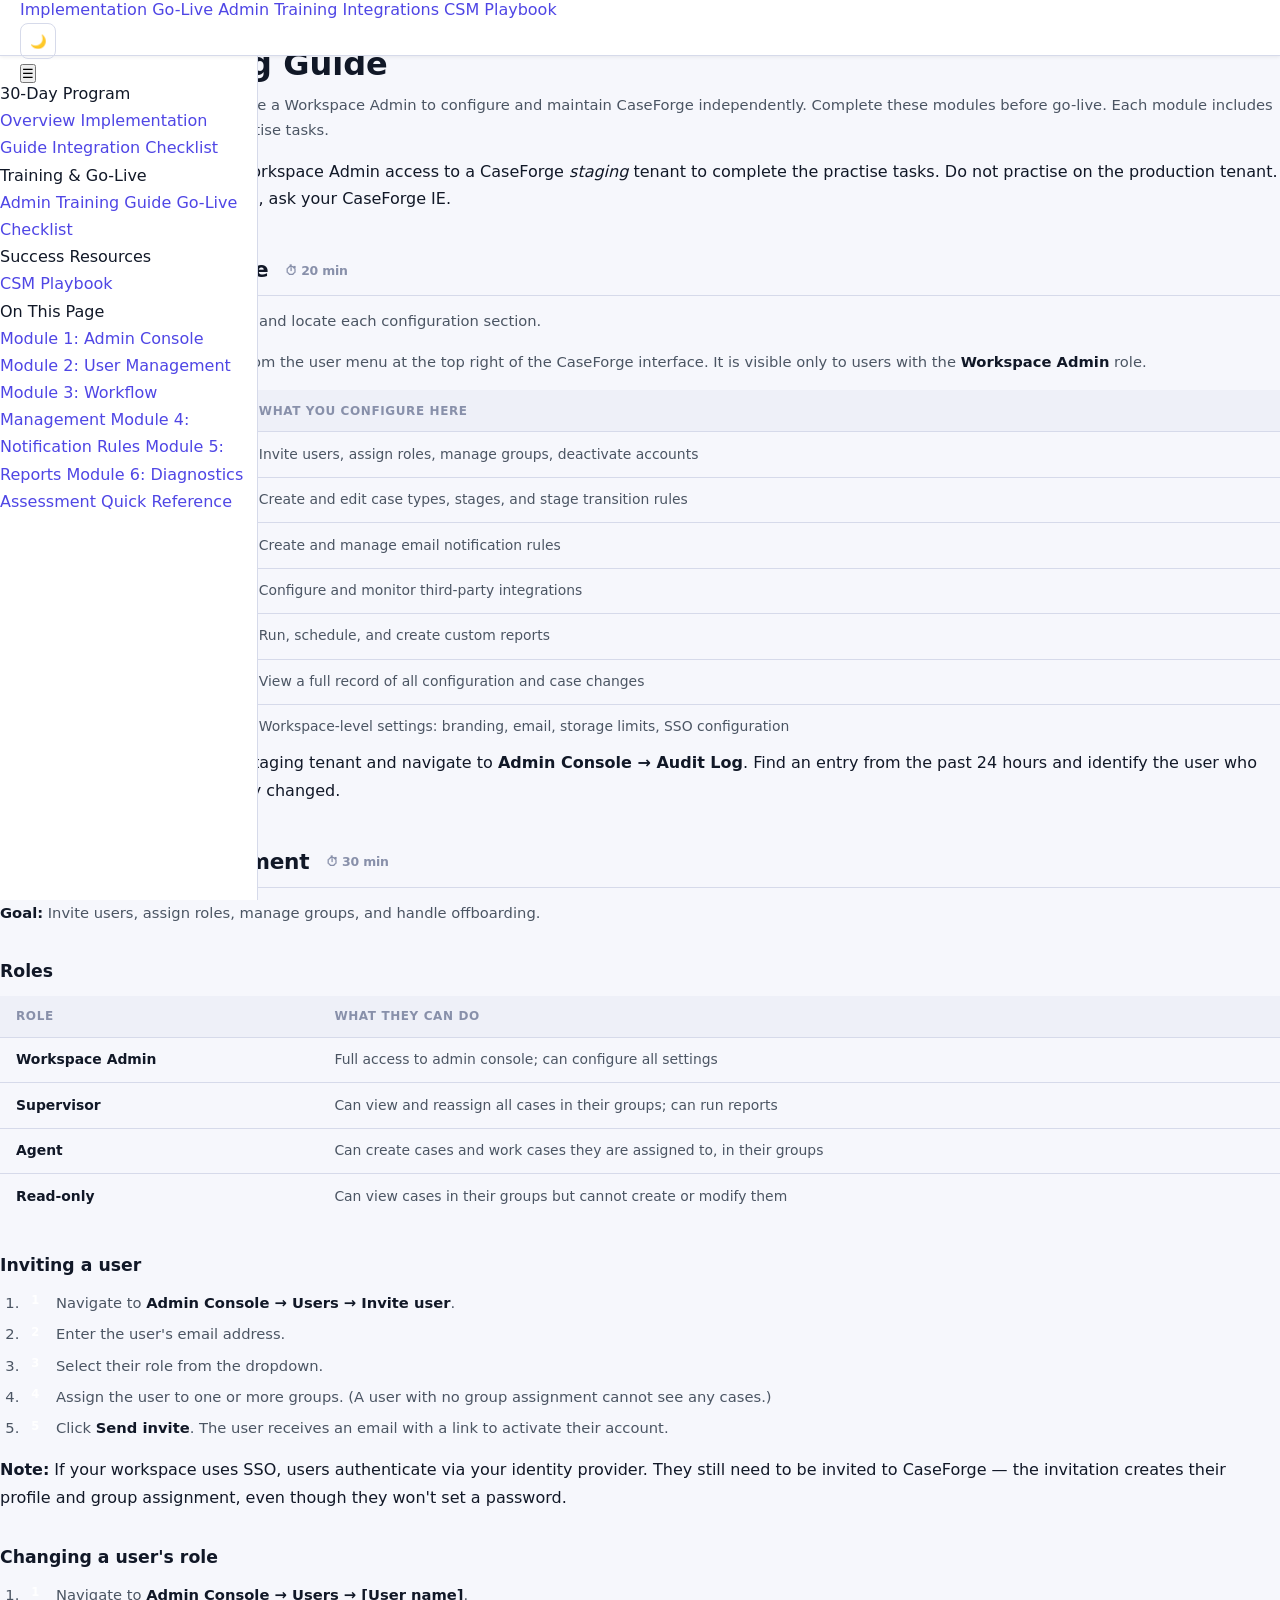
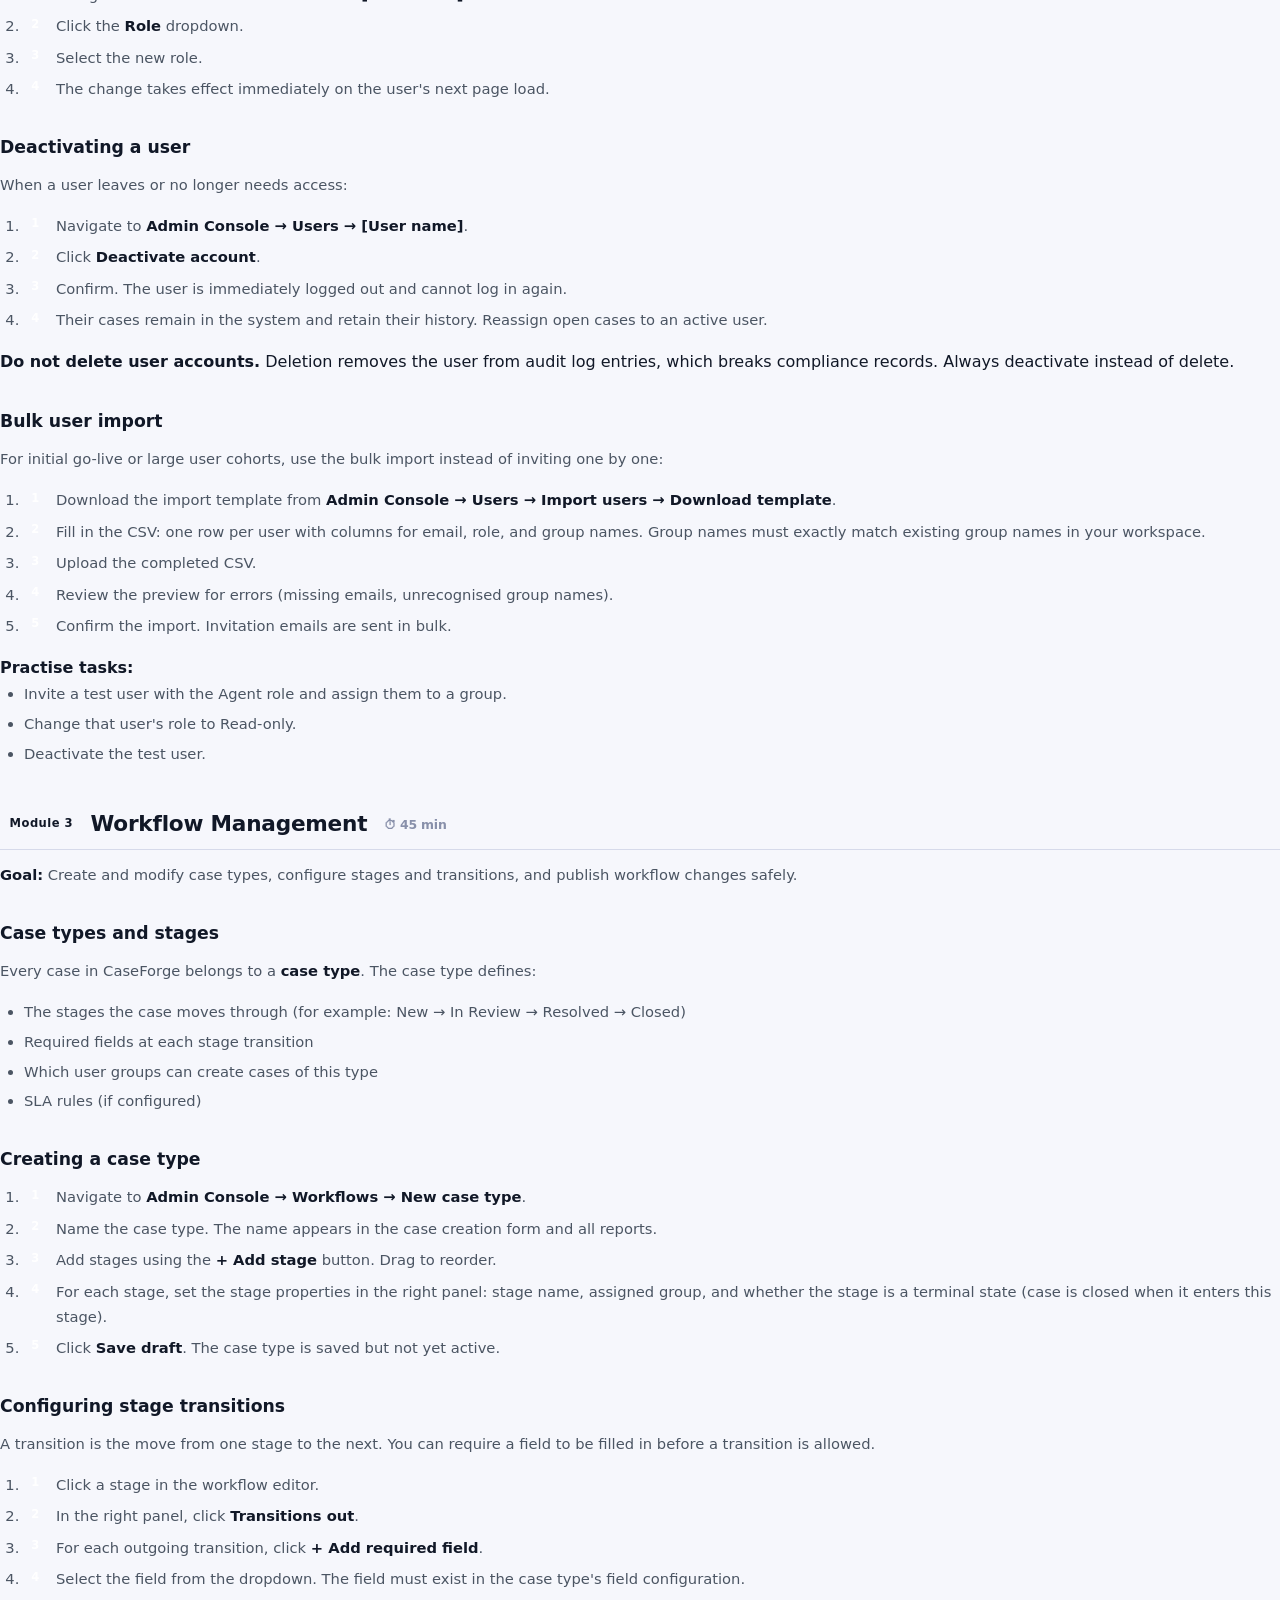
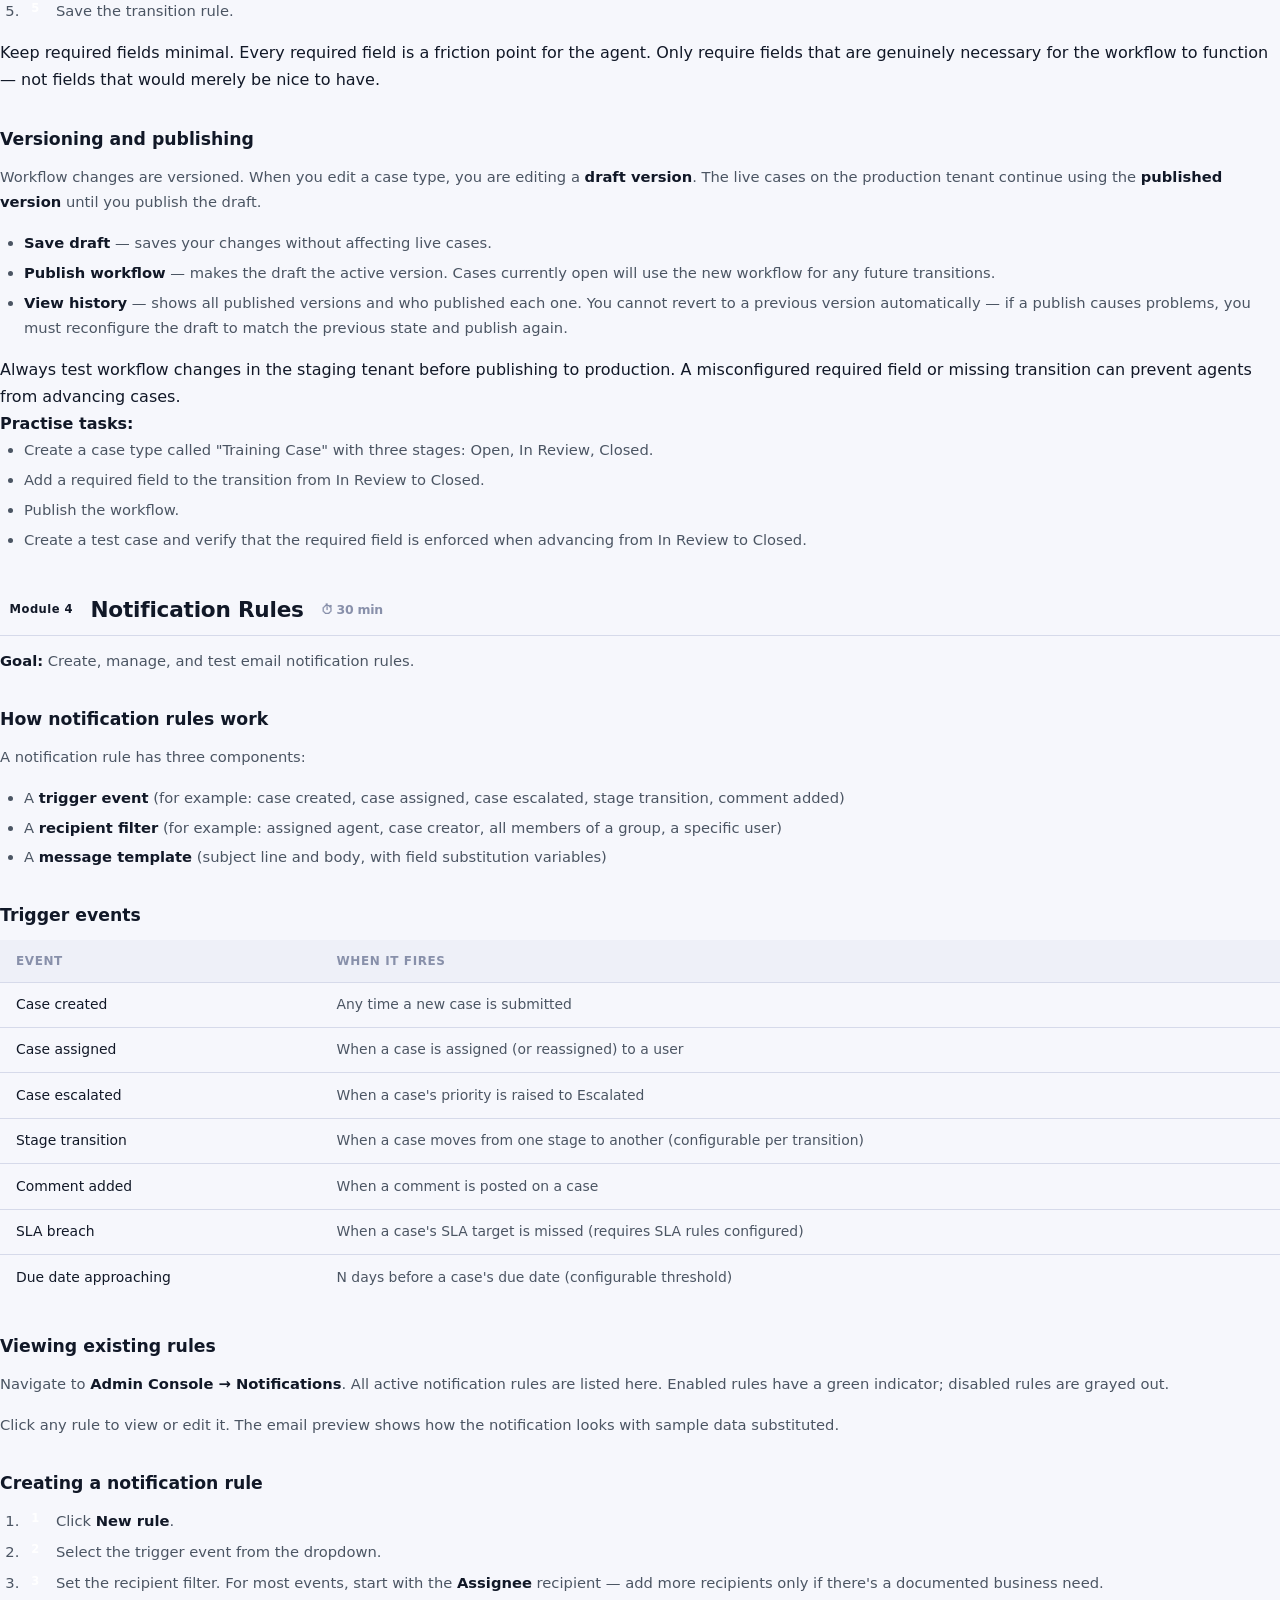
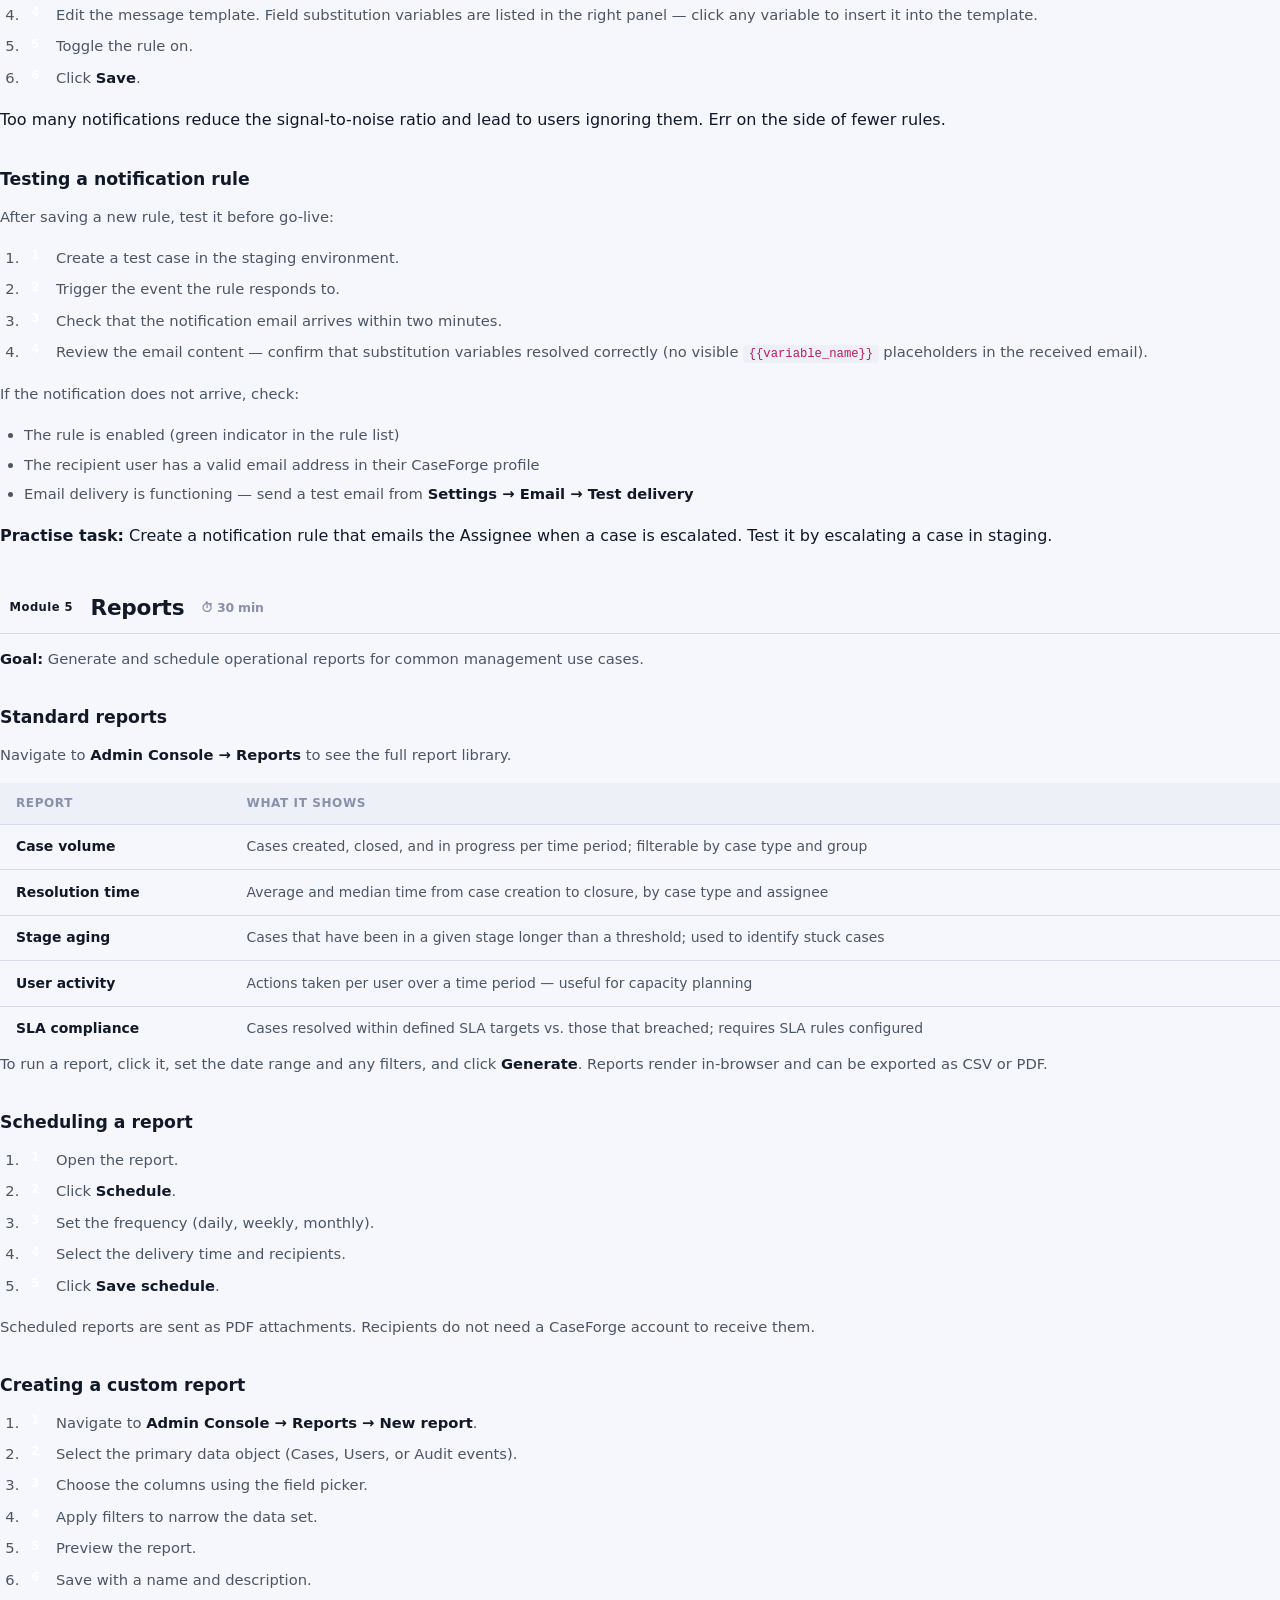
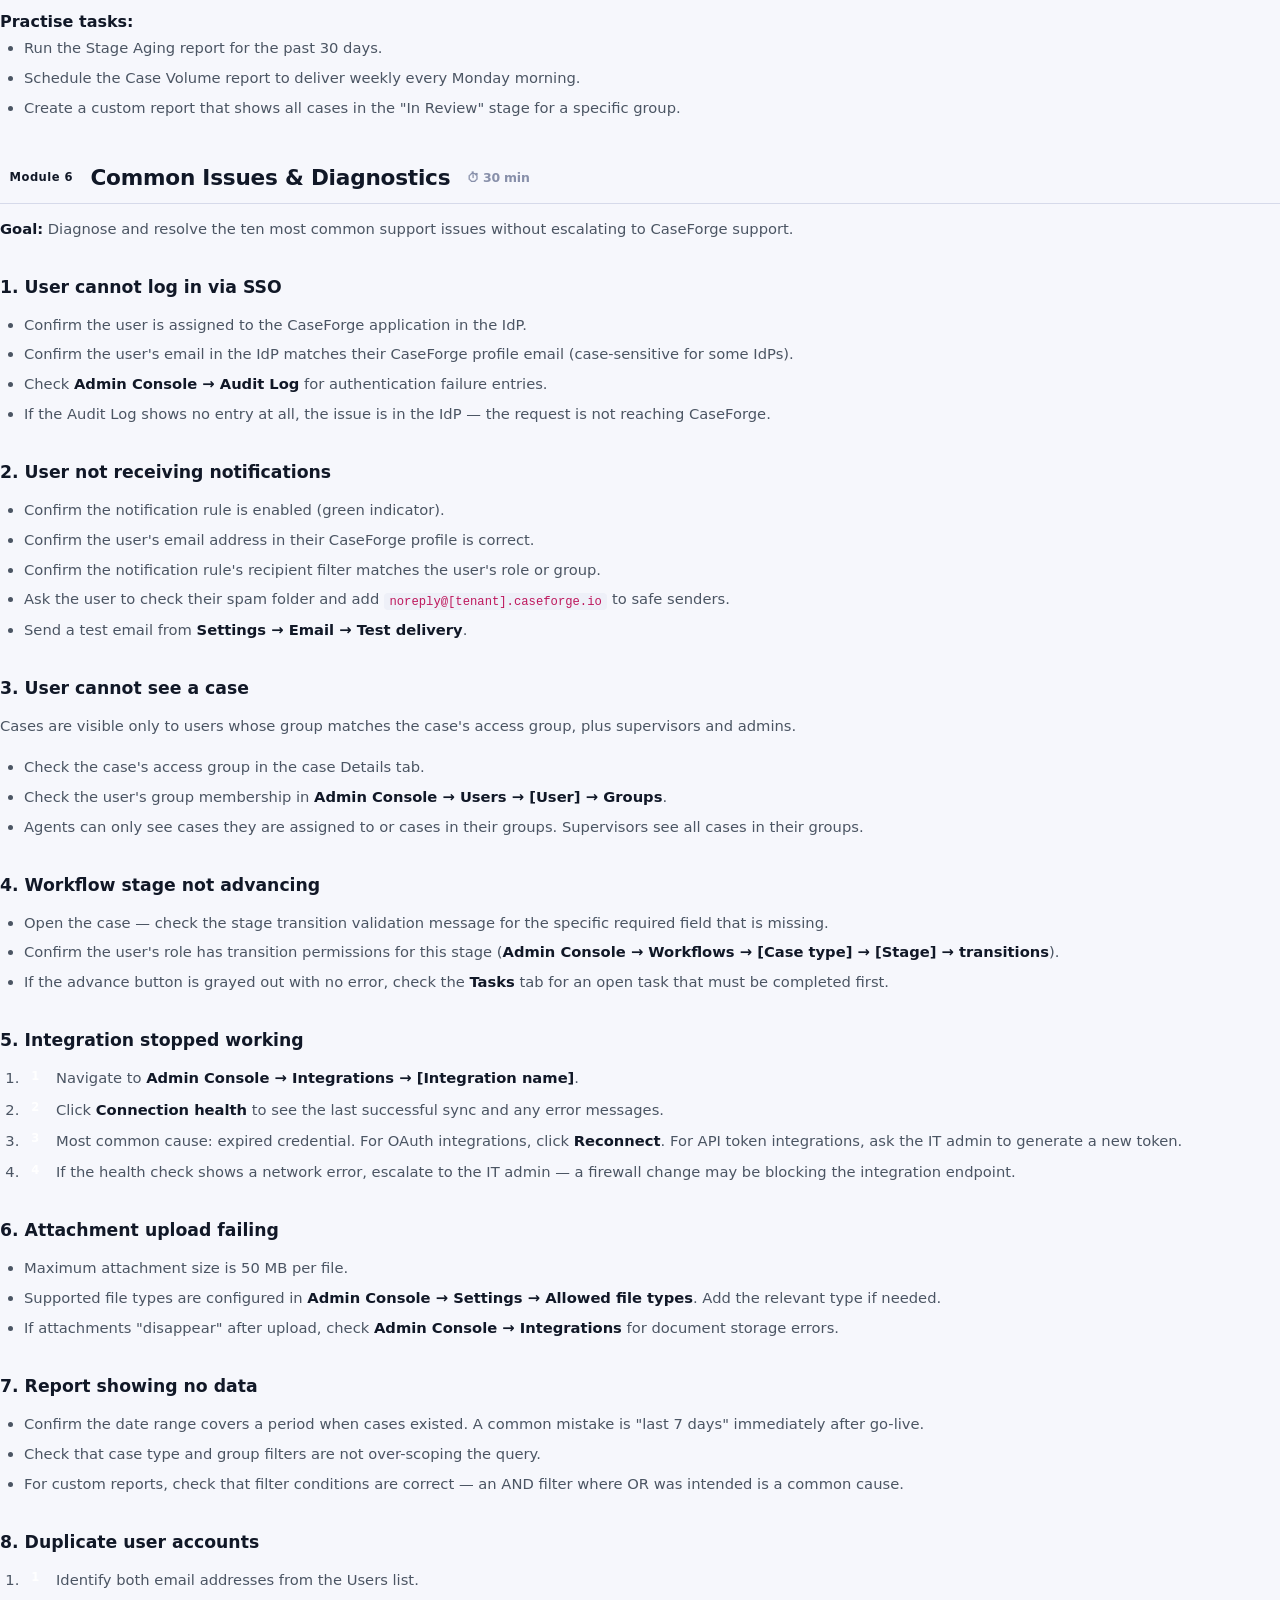
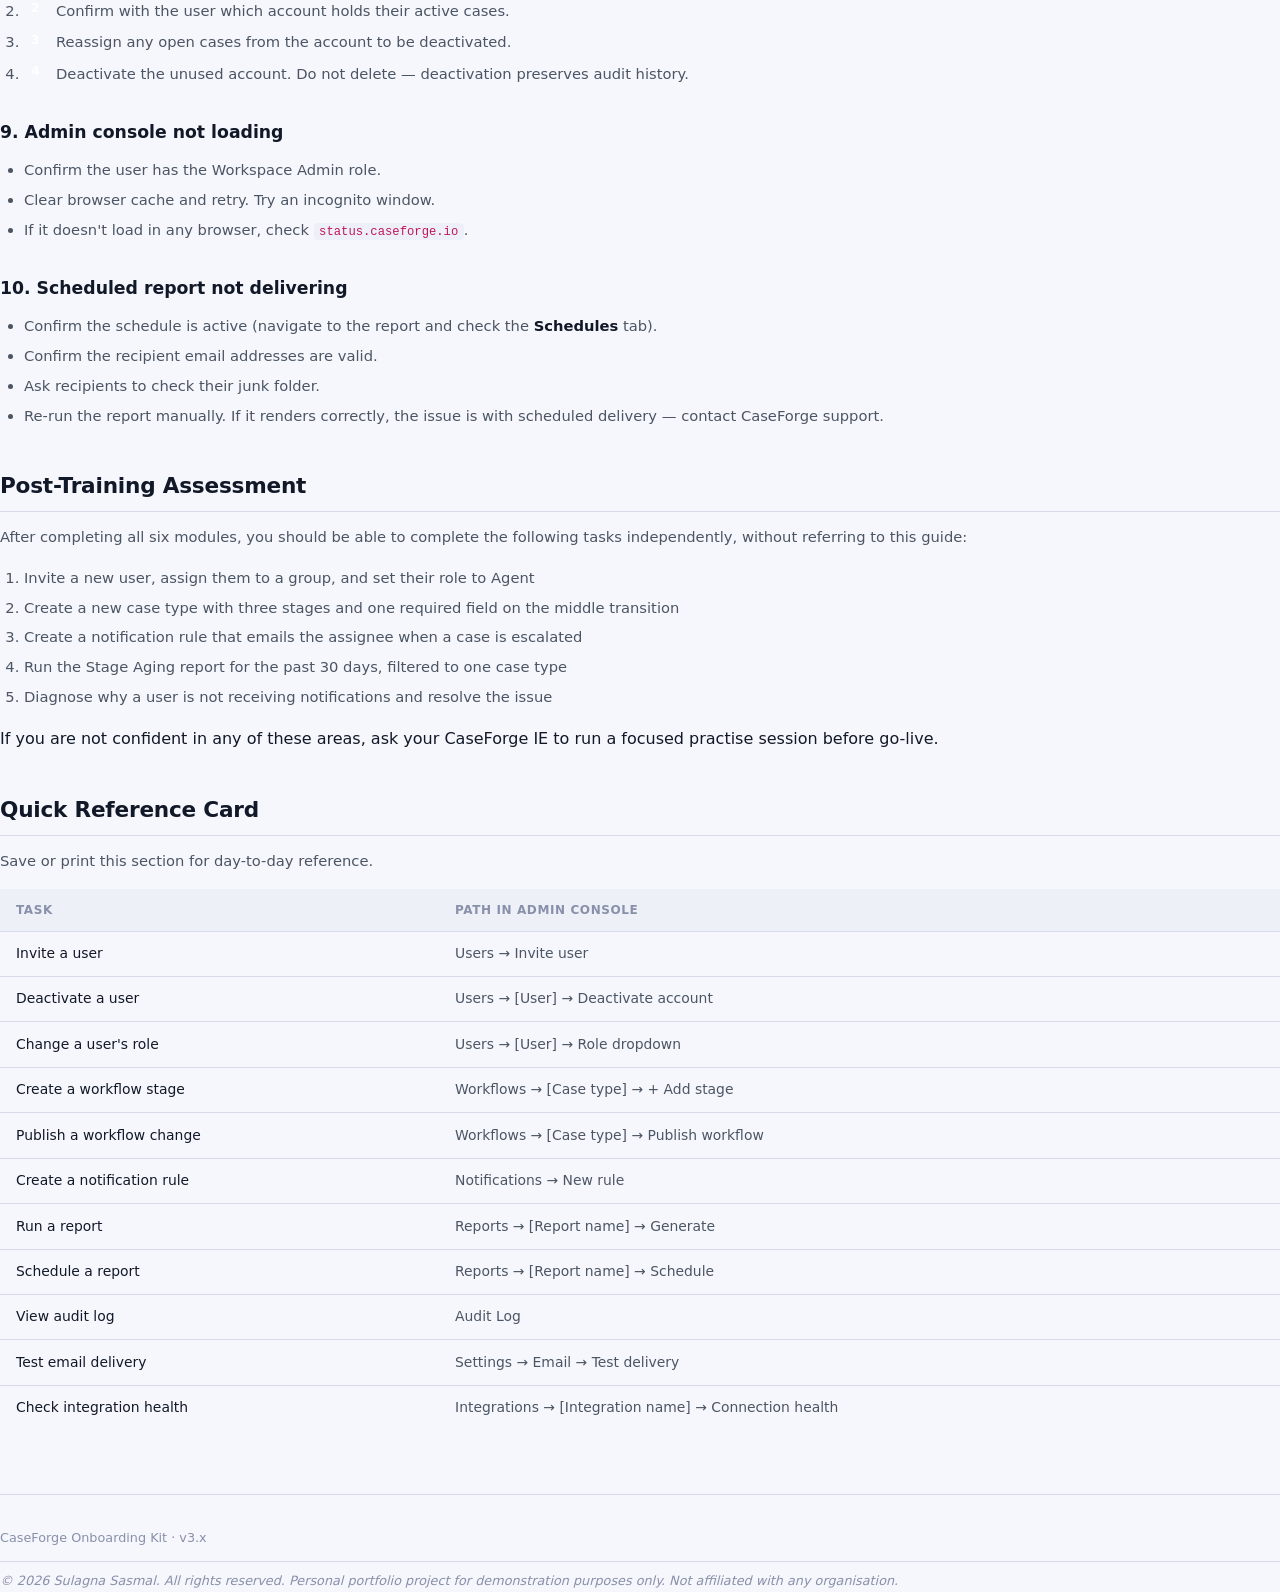
==== commit 48c7692f: "feat: add copyright footer -- 2026 Sulagna Sasmal personal portfolio" ====
--- a/admin-training-guide.html
+++ b/admin-training-guide.html
@@ -519,6 +519,11 @@
     </main>
   </div>
 
-  <script src="assets/scripts.js"></script>
+  
+<footer>
+  <span>CaseForge Onboarding Kit &middot; v3.x</span>
+  <span class="copyright">&copy; 2026 Sulagna Sasmal. All rights reserved. Personal portfolio project for demonstration purposes only. Not affiliated with any organisation.</span>
+</footer>
+<script src="assets/scripts.js"></script>
 </body>
 </html>
--- a/assets/style.css
+++ b/assets/style.css
@@ -645,6 +645,14 @@
   font-size: 0.8rem; color: var(--text-muted);
   display: flex; flex-wrap: wrap; justify-content: space-between; gap: 0.5rem;
 }
+footer .copyright {
+  width: 100%;
+  border-top: 1px solid var(--border);
+  padding-top: 0.5rem;
+  margin-top: 0.25rem;
+  font-style: italic;
+  color: var(--text-muted);
+}
 
 /* ── Responsive ── */
 @media (max-width: 900px) {
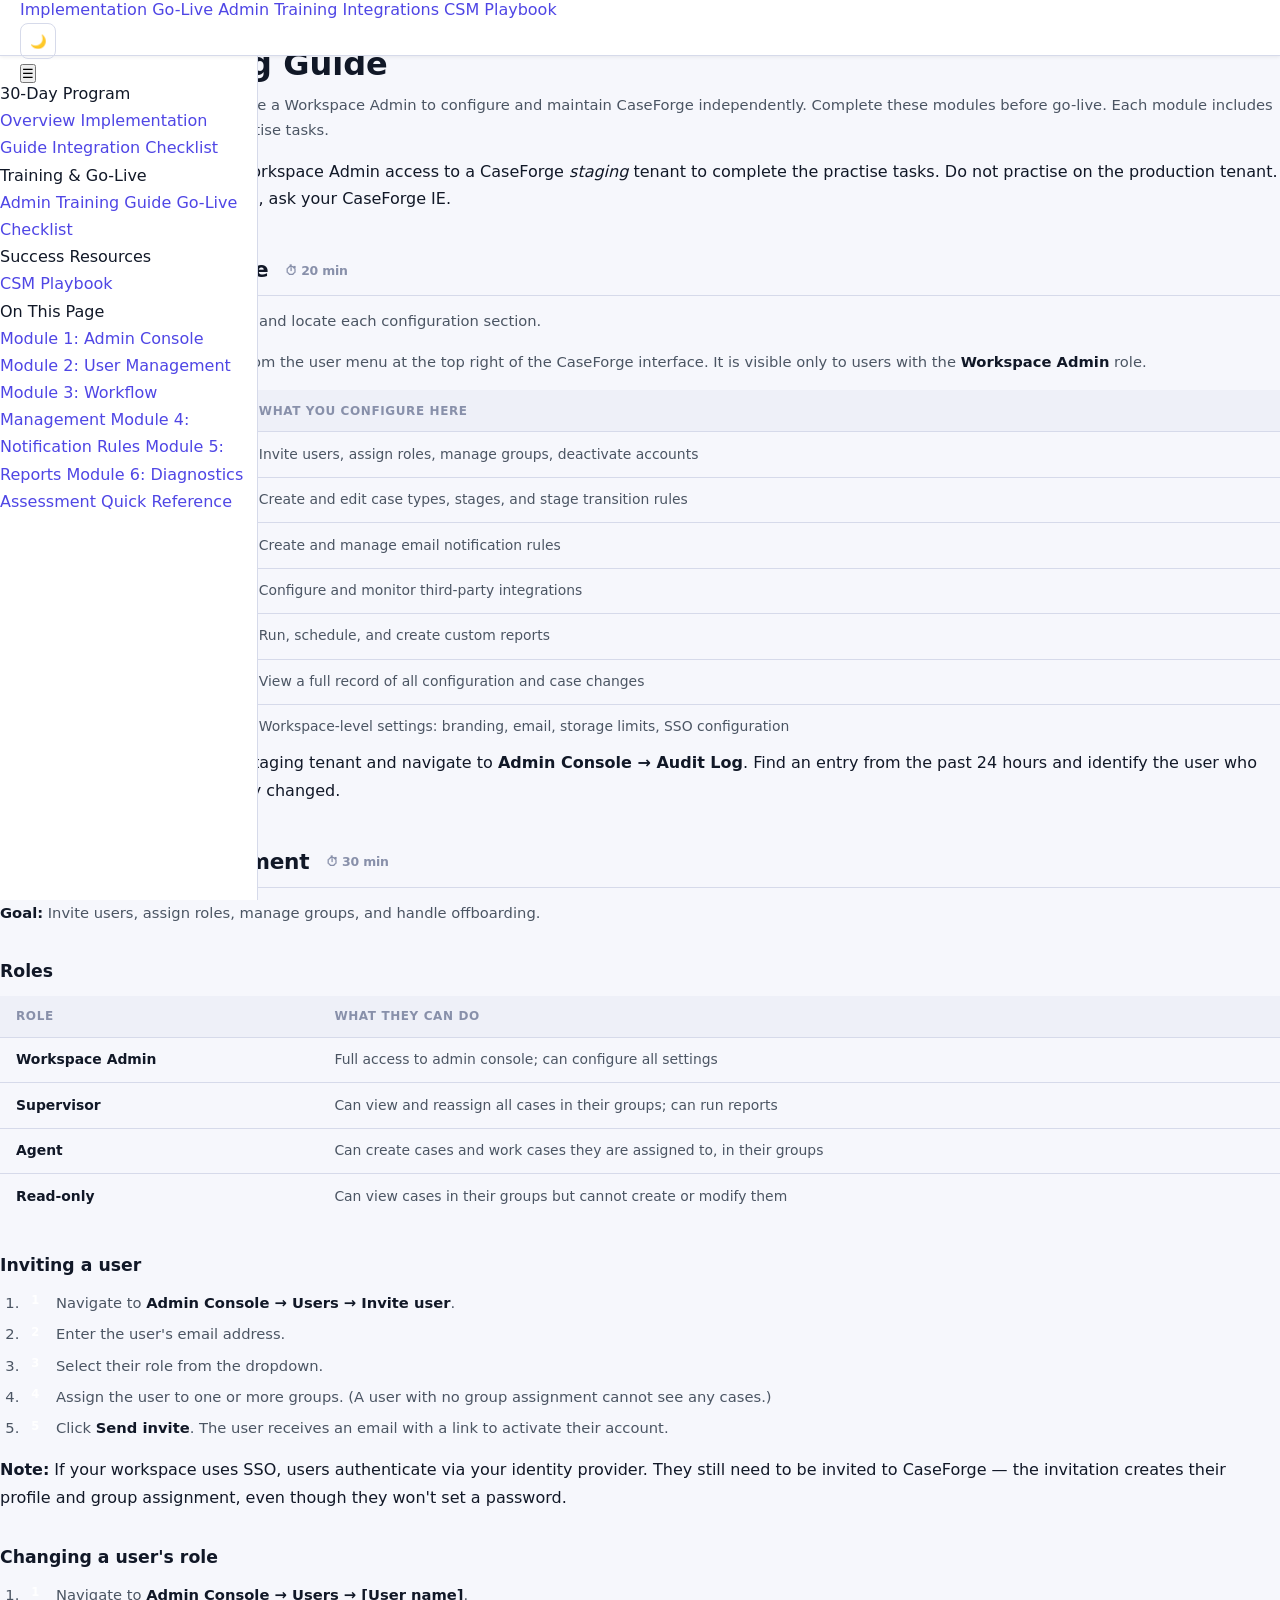
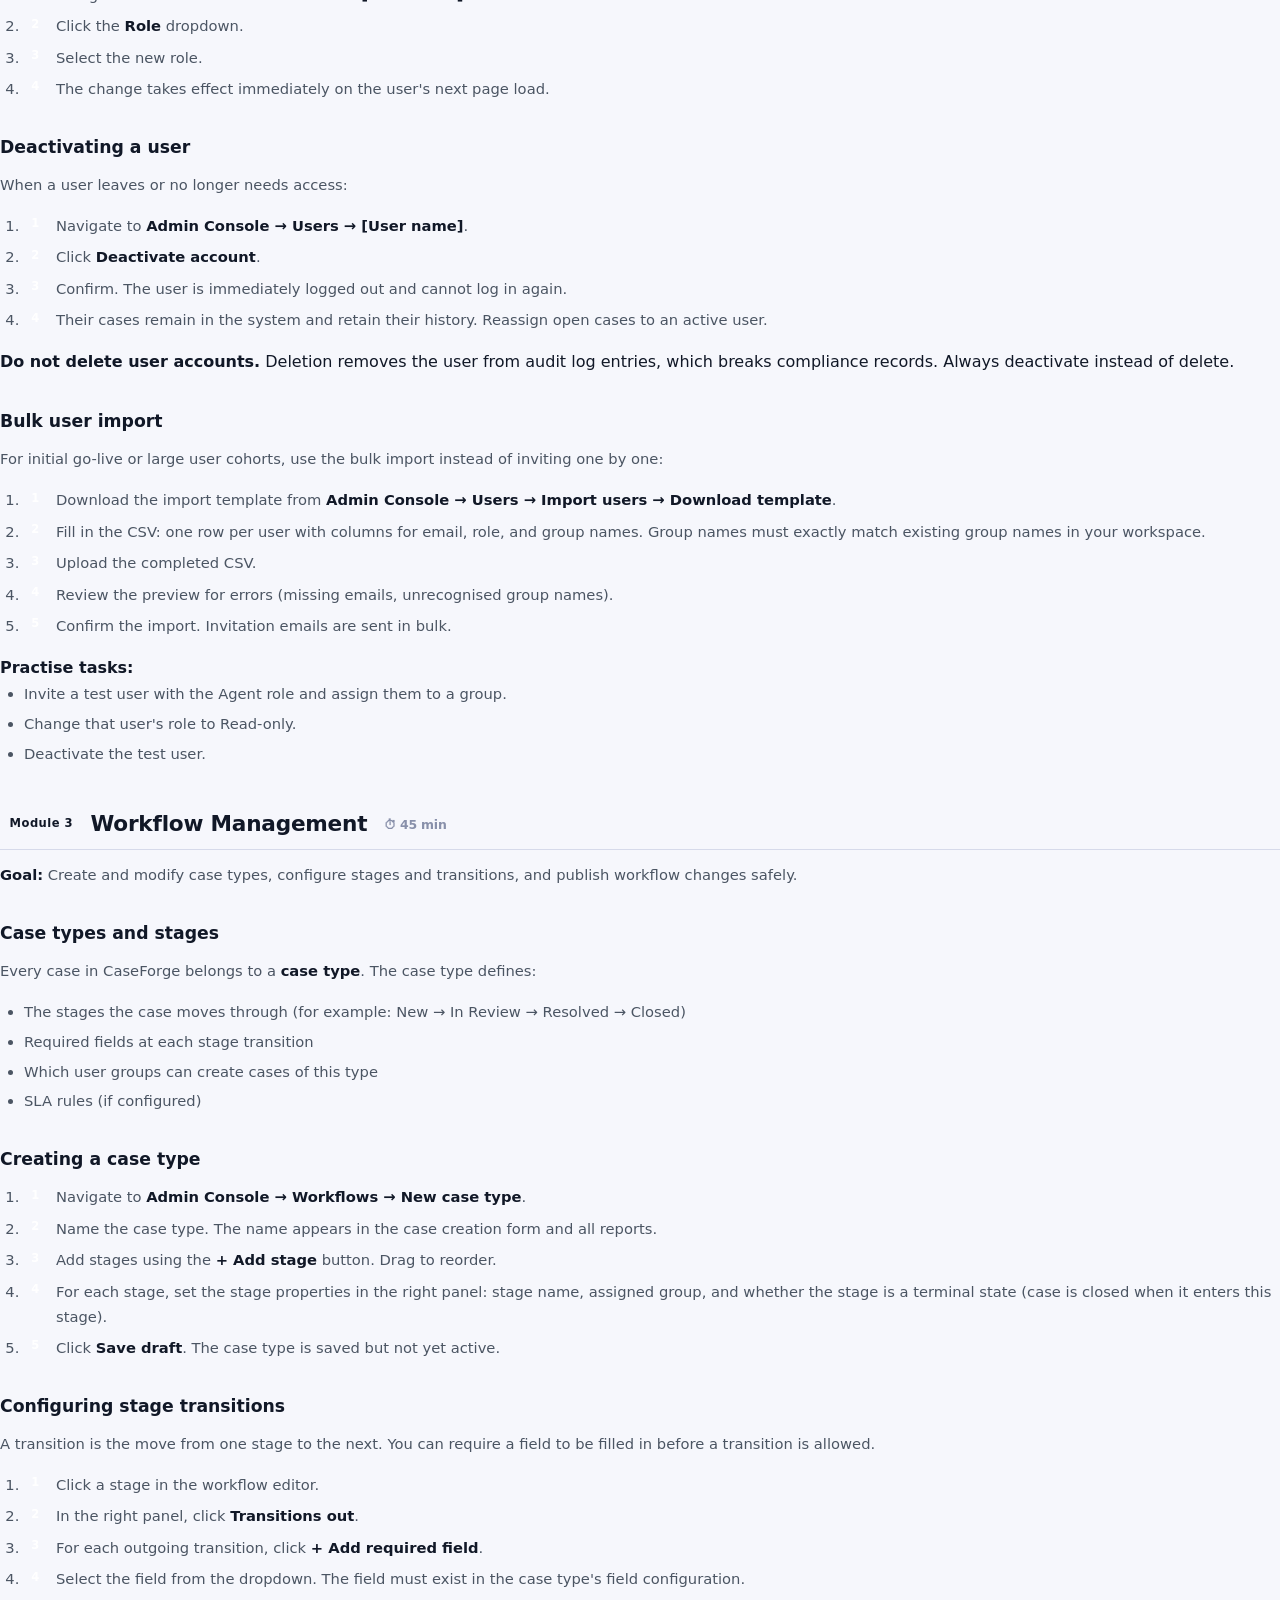
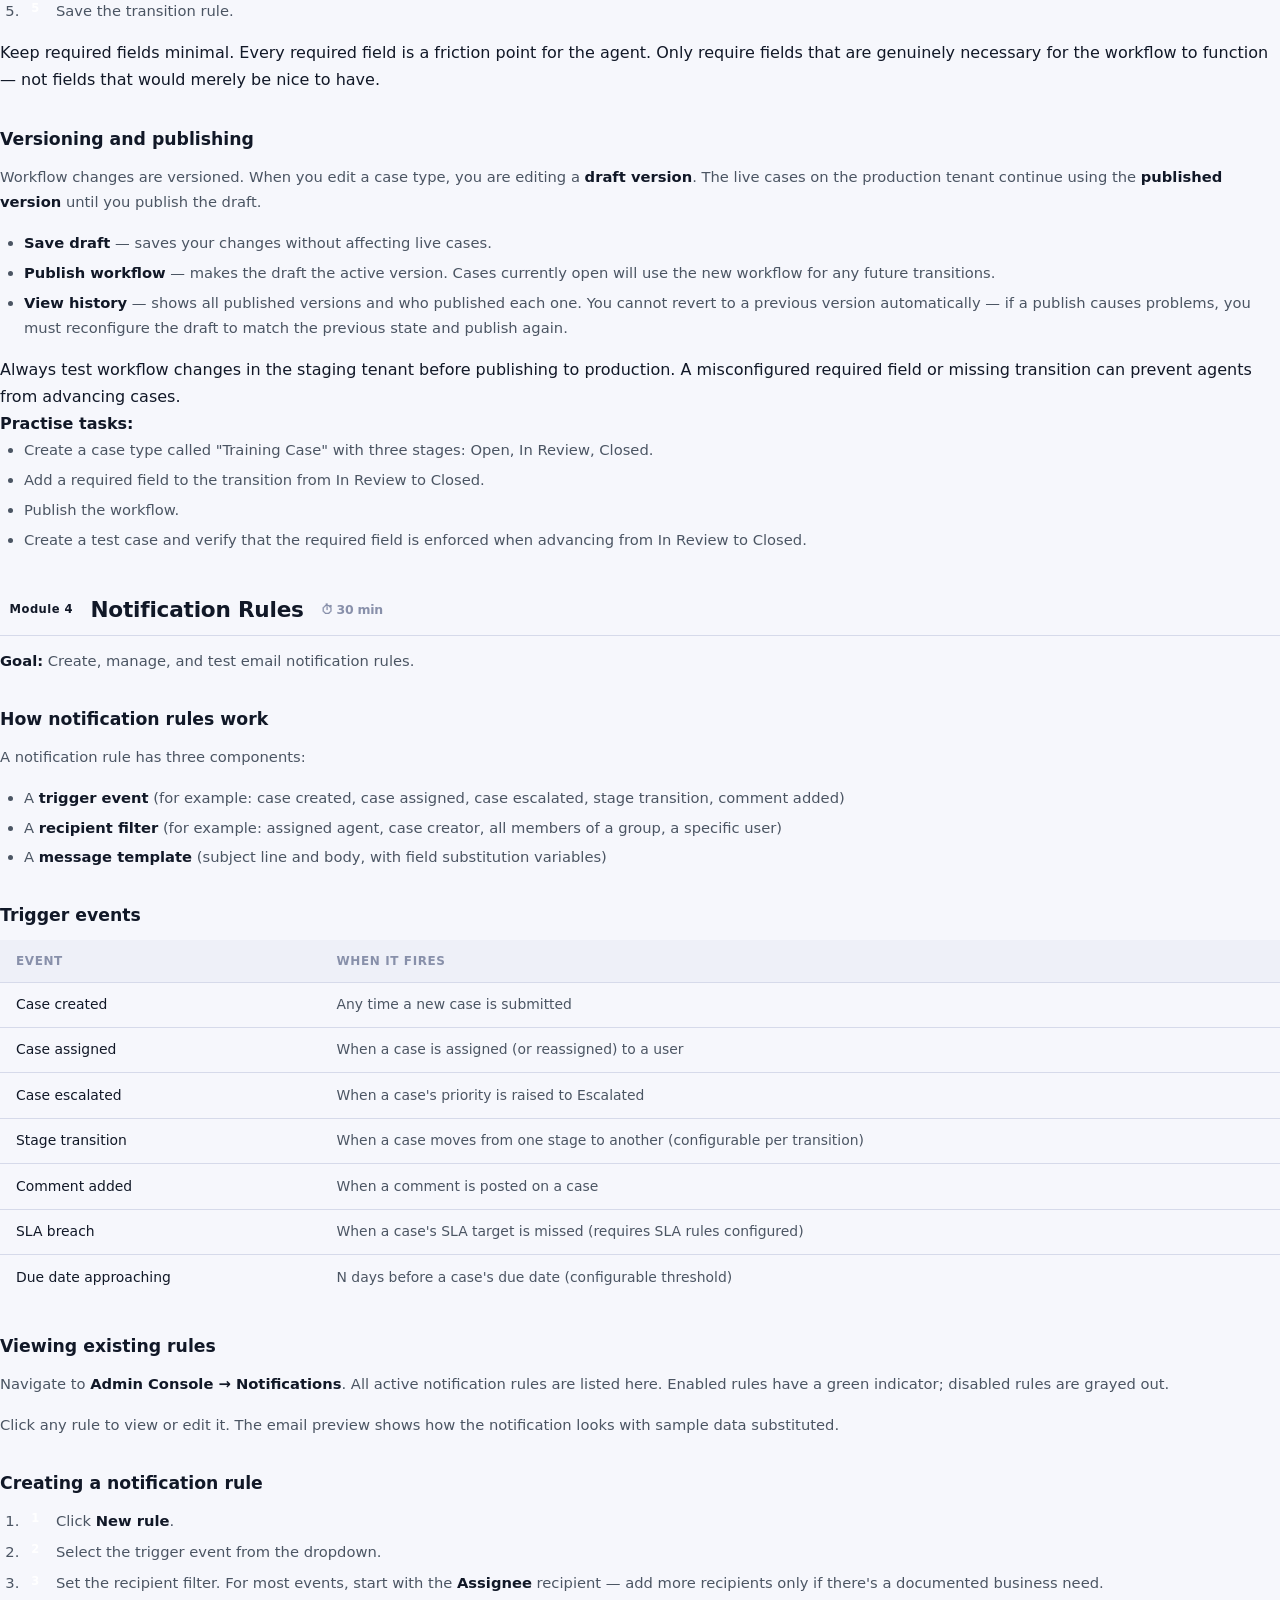
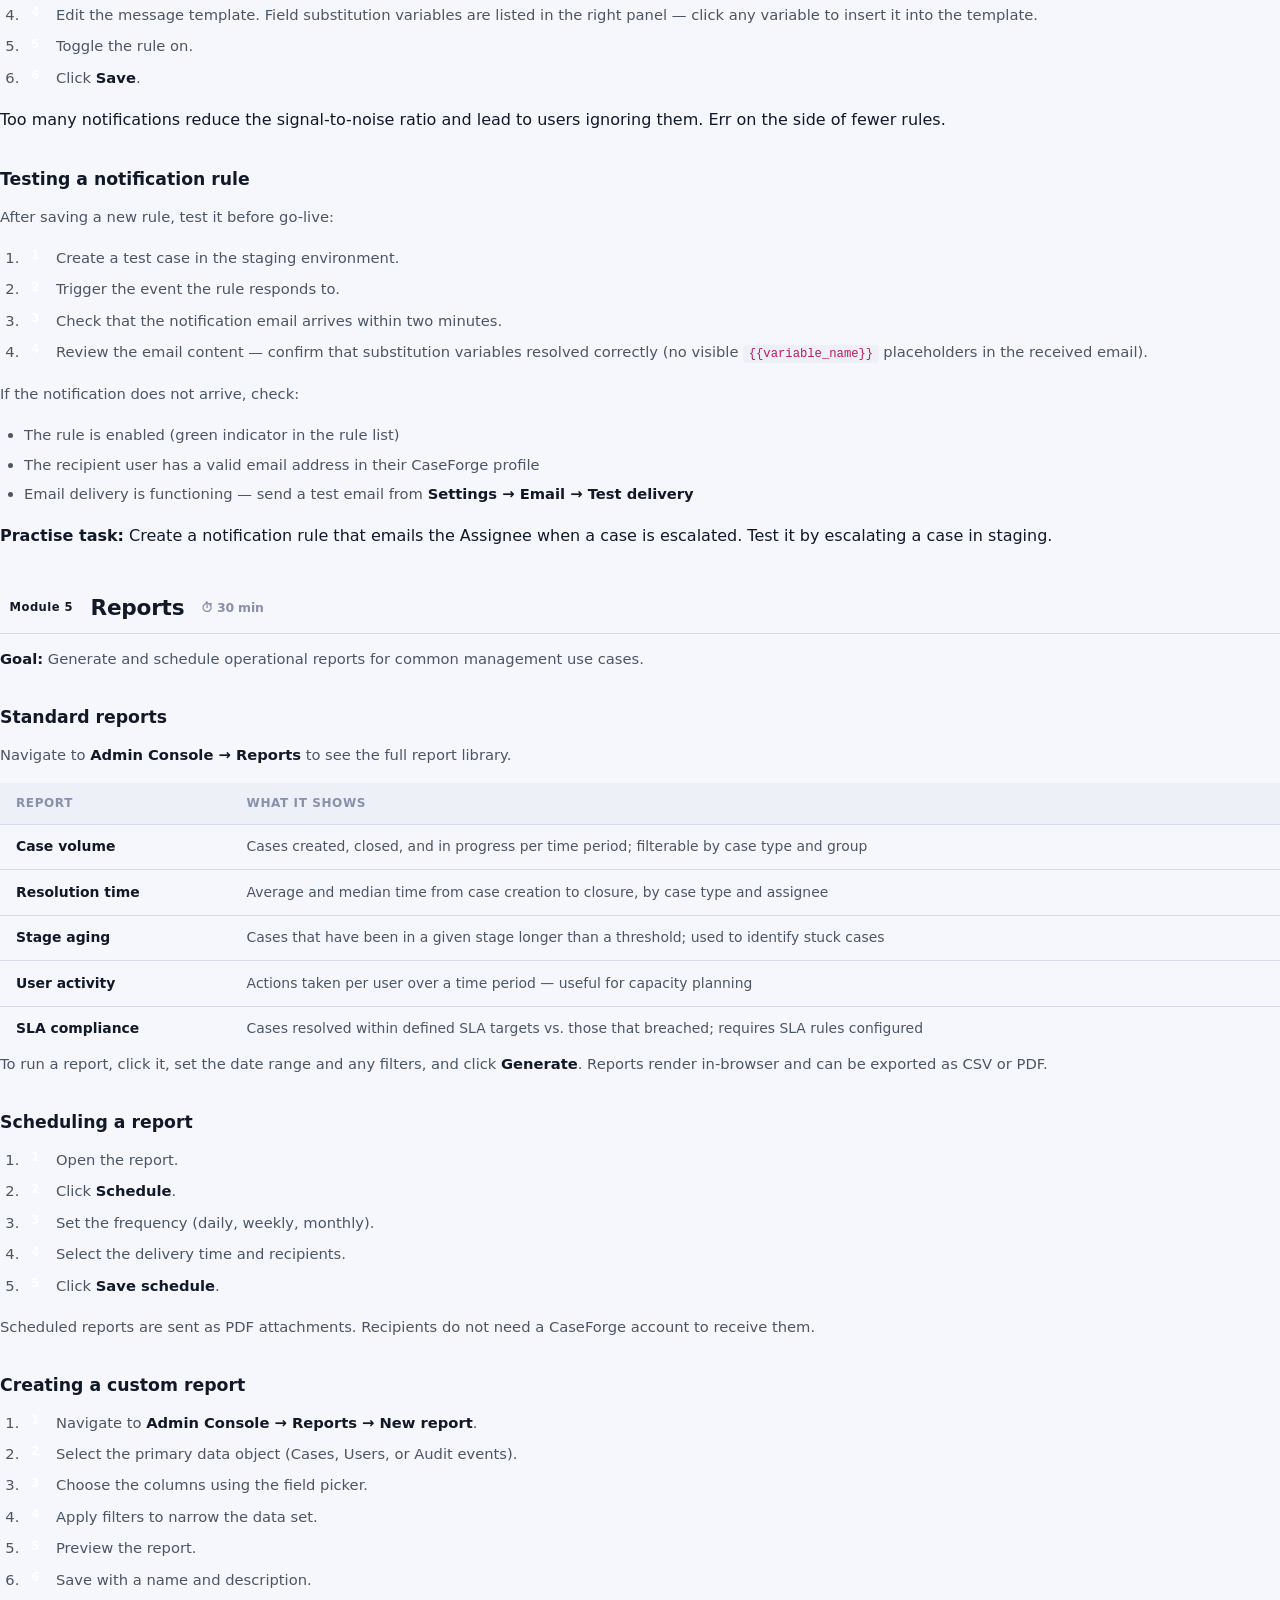
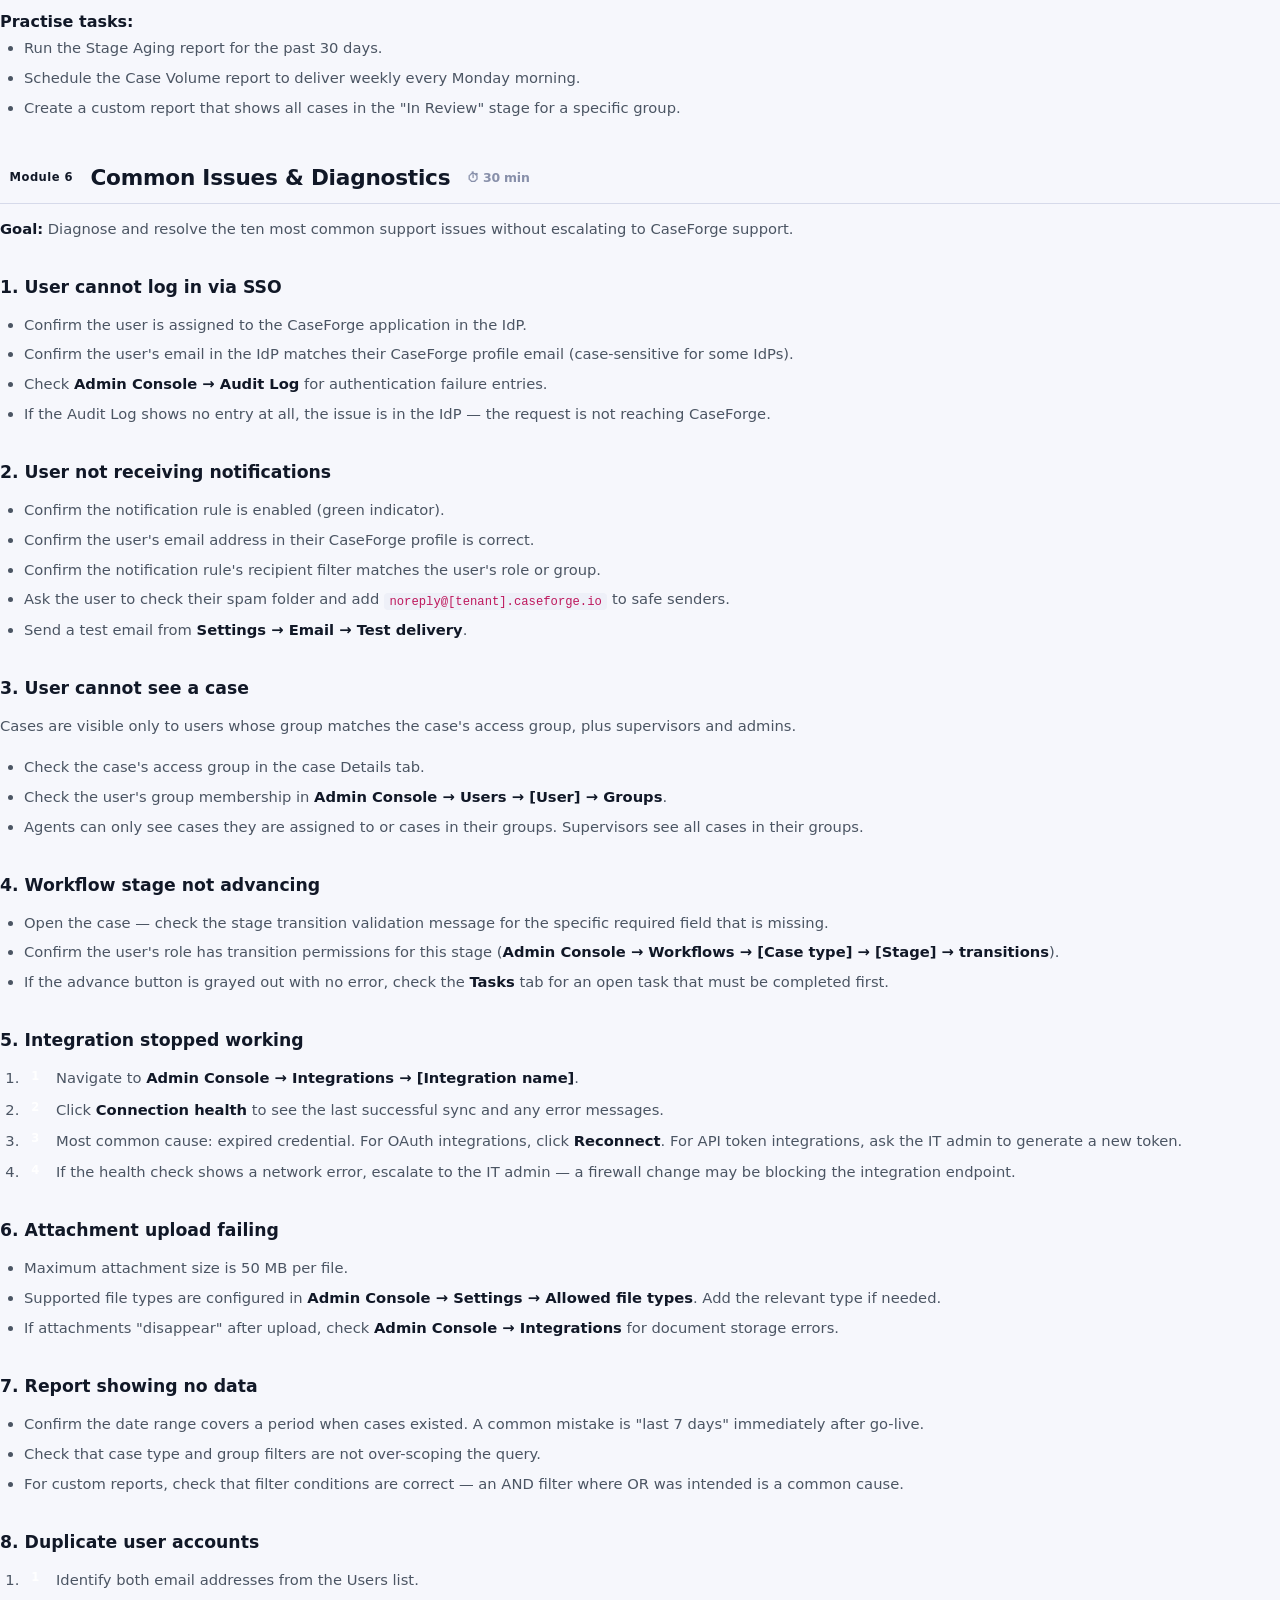
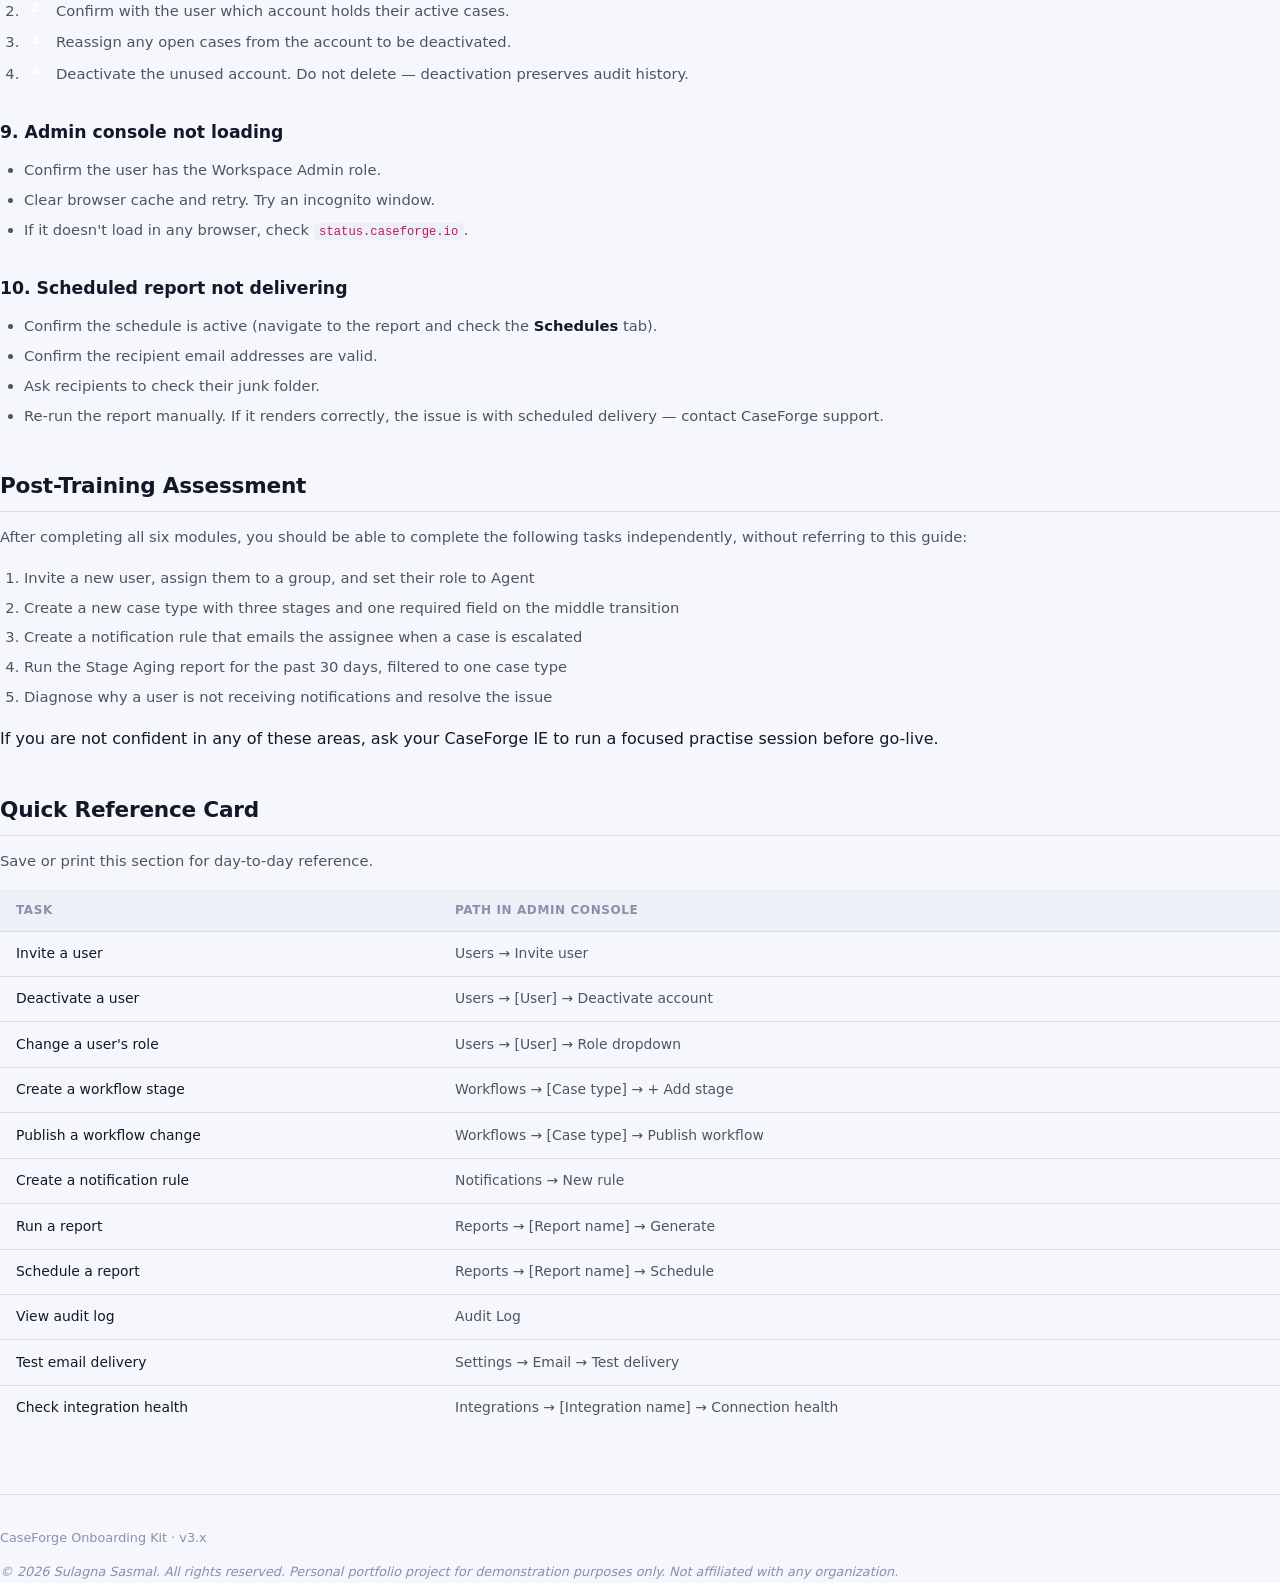
==== commit bc5f8759: "fix: footer — 'organisation' → 'organization', dynamic year, remove double border - Replace 'organis" ====
--- a/admin-training-guide.html
+++ b/admin-training-guide.html
@@ -522,8 +522,10 @@
   
 <footer>
   <span>CaseForge Onboarding Kit &middot; v3.x</span>
-  <span class="copyright">&copy; 2026 Sulagna Sasmal. All rights reserved. Personal portfolio project for demonstration purposes only. Not affiliated with any organisation.</span>
+  <span class="copyright">&copy; <span id="footer-yr"></span> Sulagna Sasmal. All rights reserved. Personal portfolio project for demonstration purposes only. Not affiliated with any organization.</span>
 </footer>
 <script src="assets/scripts.js"></script>
+
+<script>var e=document.getElementById("footer-yr");if(e)e.textContent=new Date().getFullYear();</script>
 </body>
 </html>
--- a/assets/style.css
+++ b/assets/style.css
@@ -647,9 +647,7 @@
 }
 footer .copyright {
   width: 100%;
-  border-top: 1px solid var(--border);
-  padding-top: 0.5rem;
-  margin-top: 0.25rem;
+  padding-top: 0.25rem;
   font-style: italic;
   color: var(--text-muted);
 }
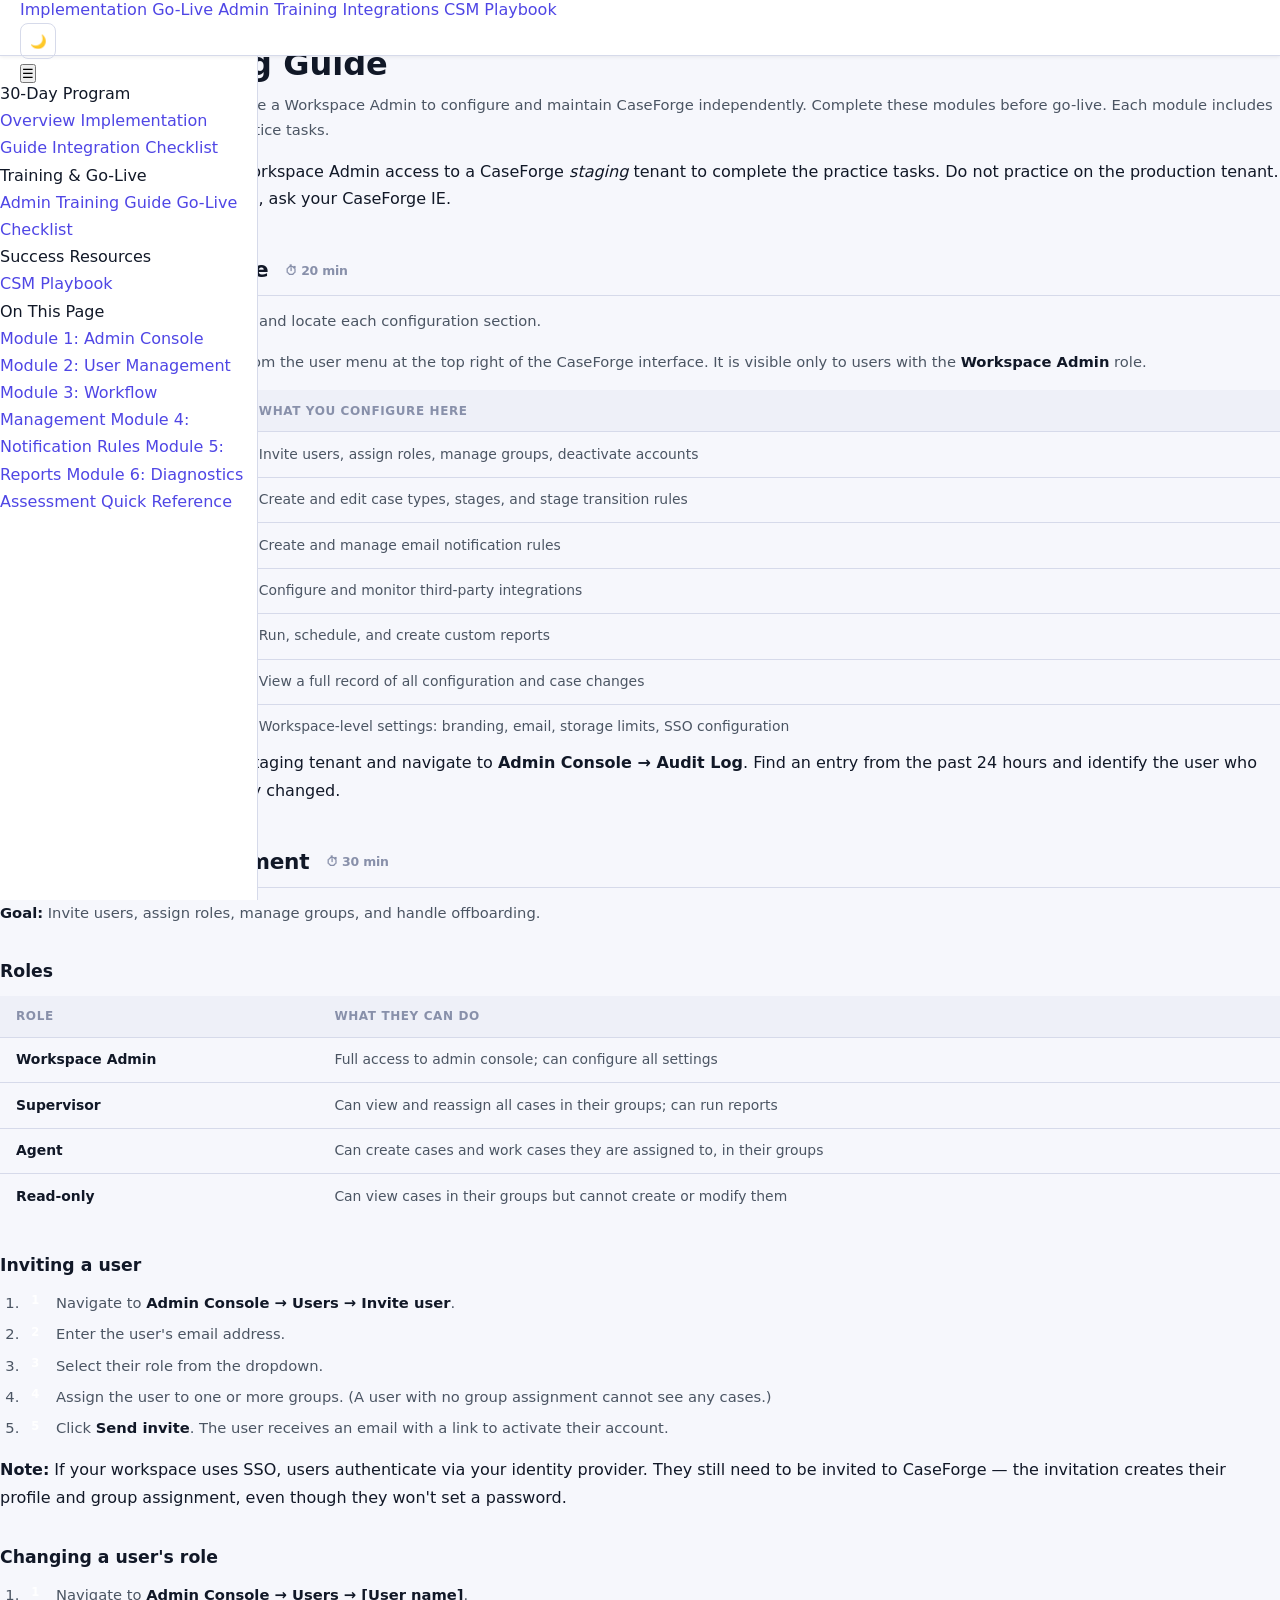
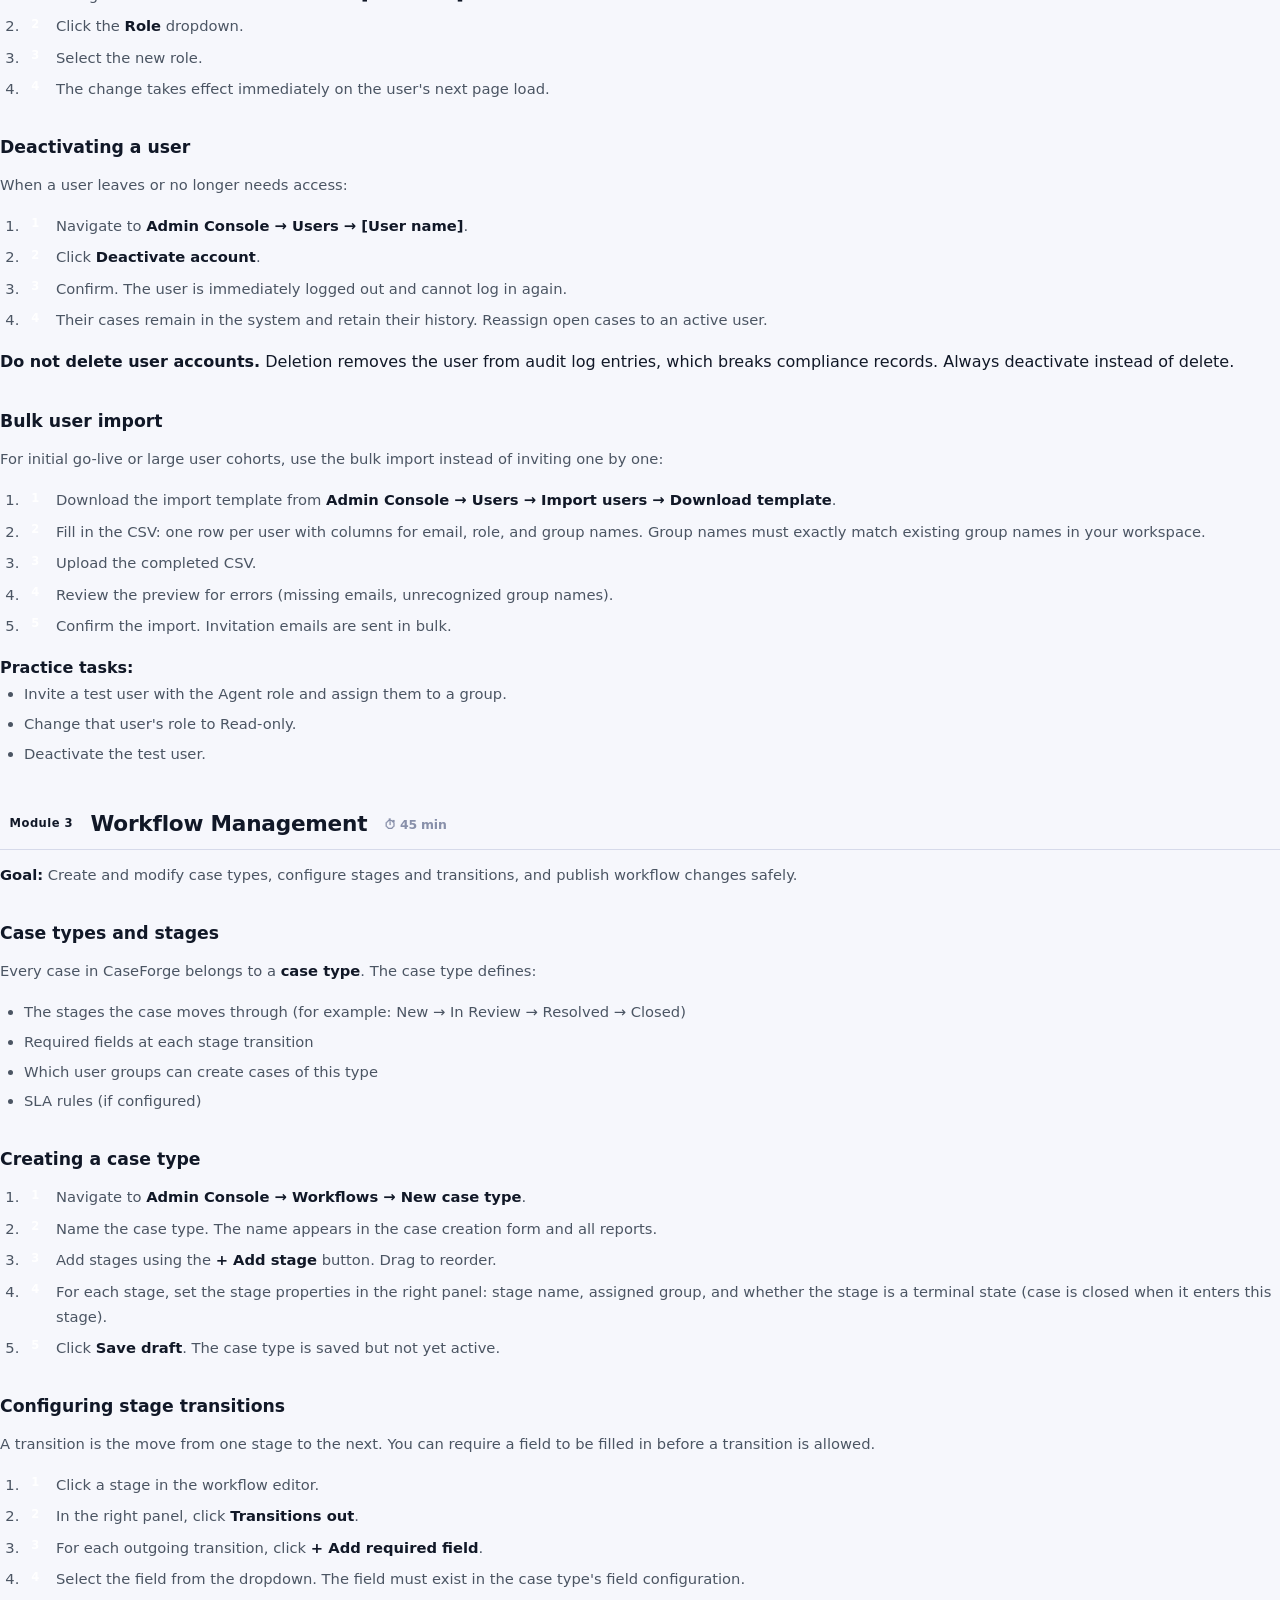
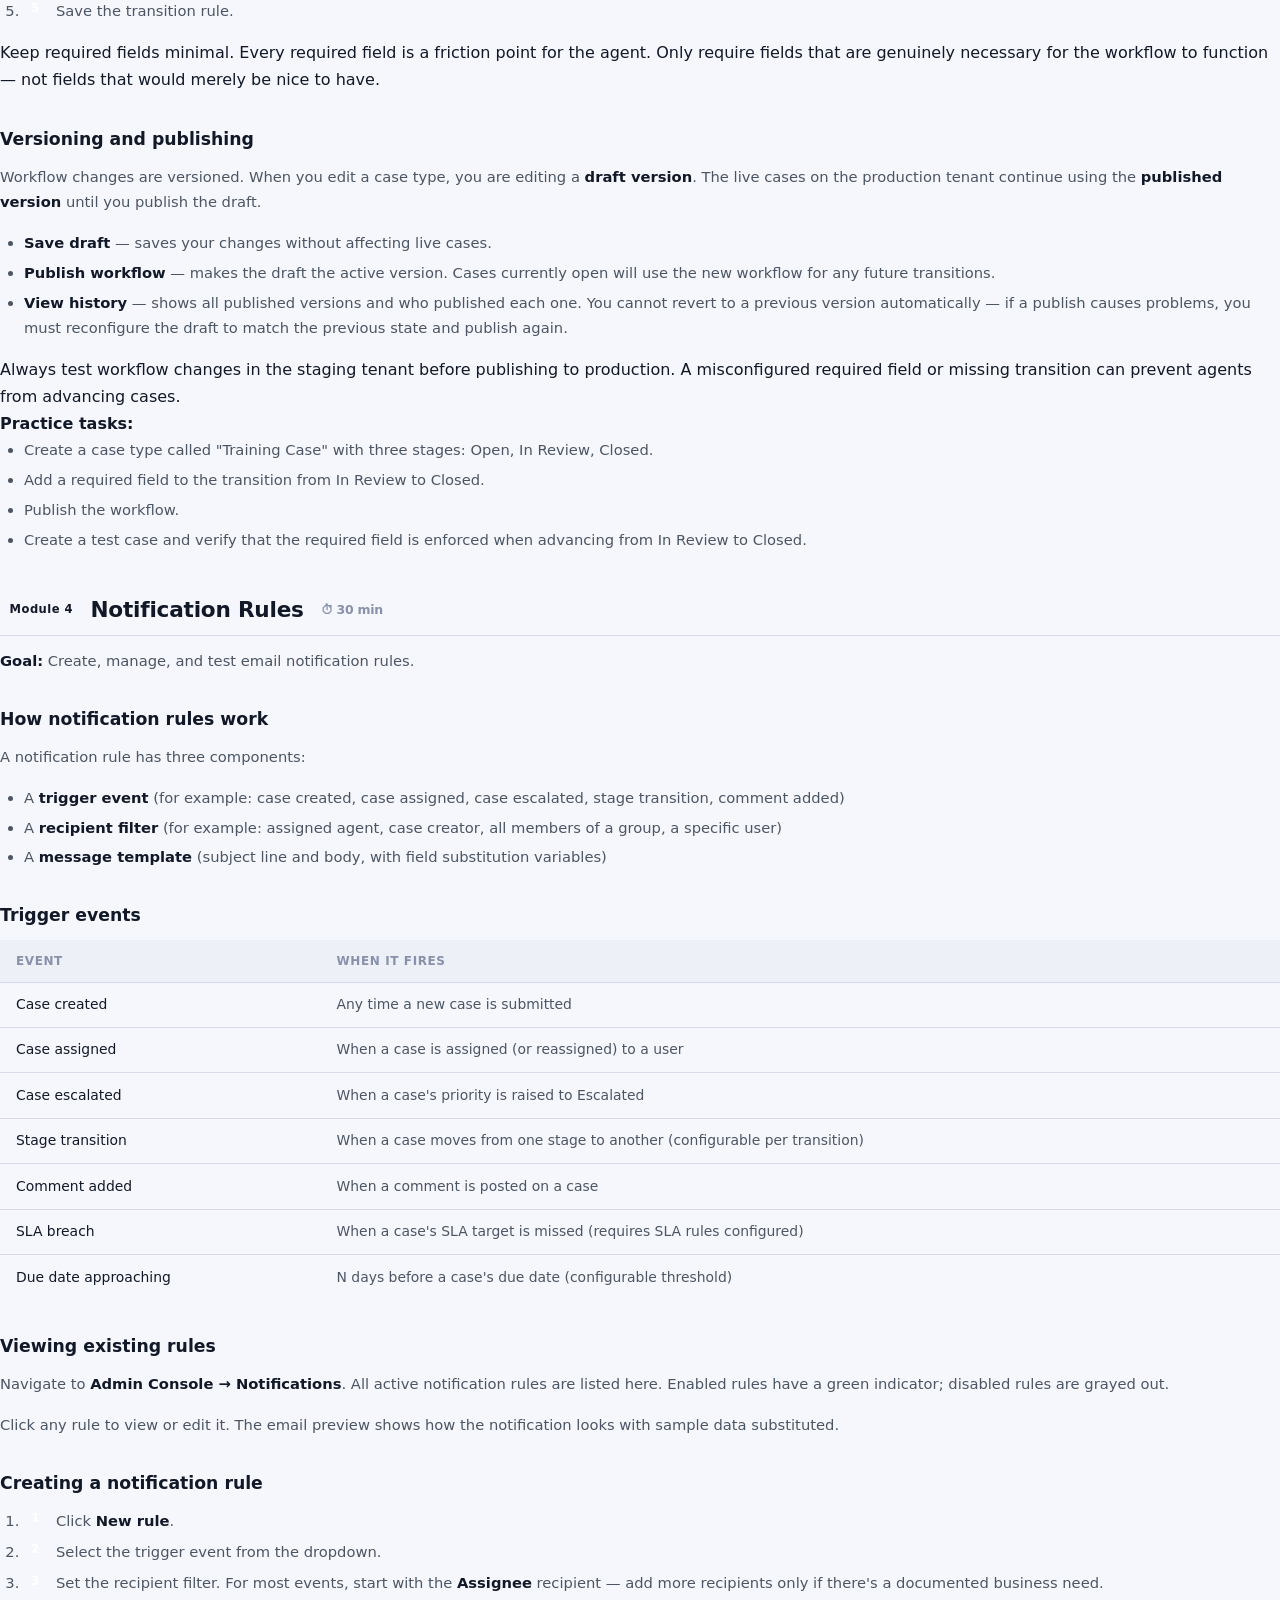
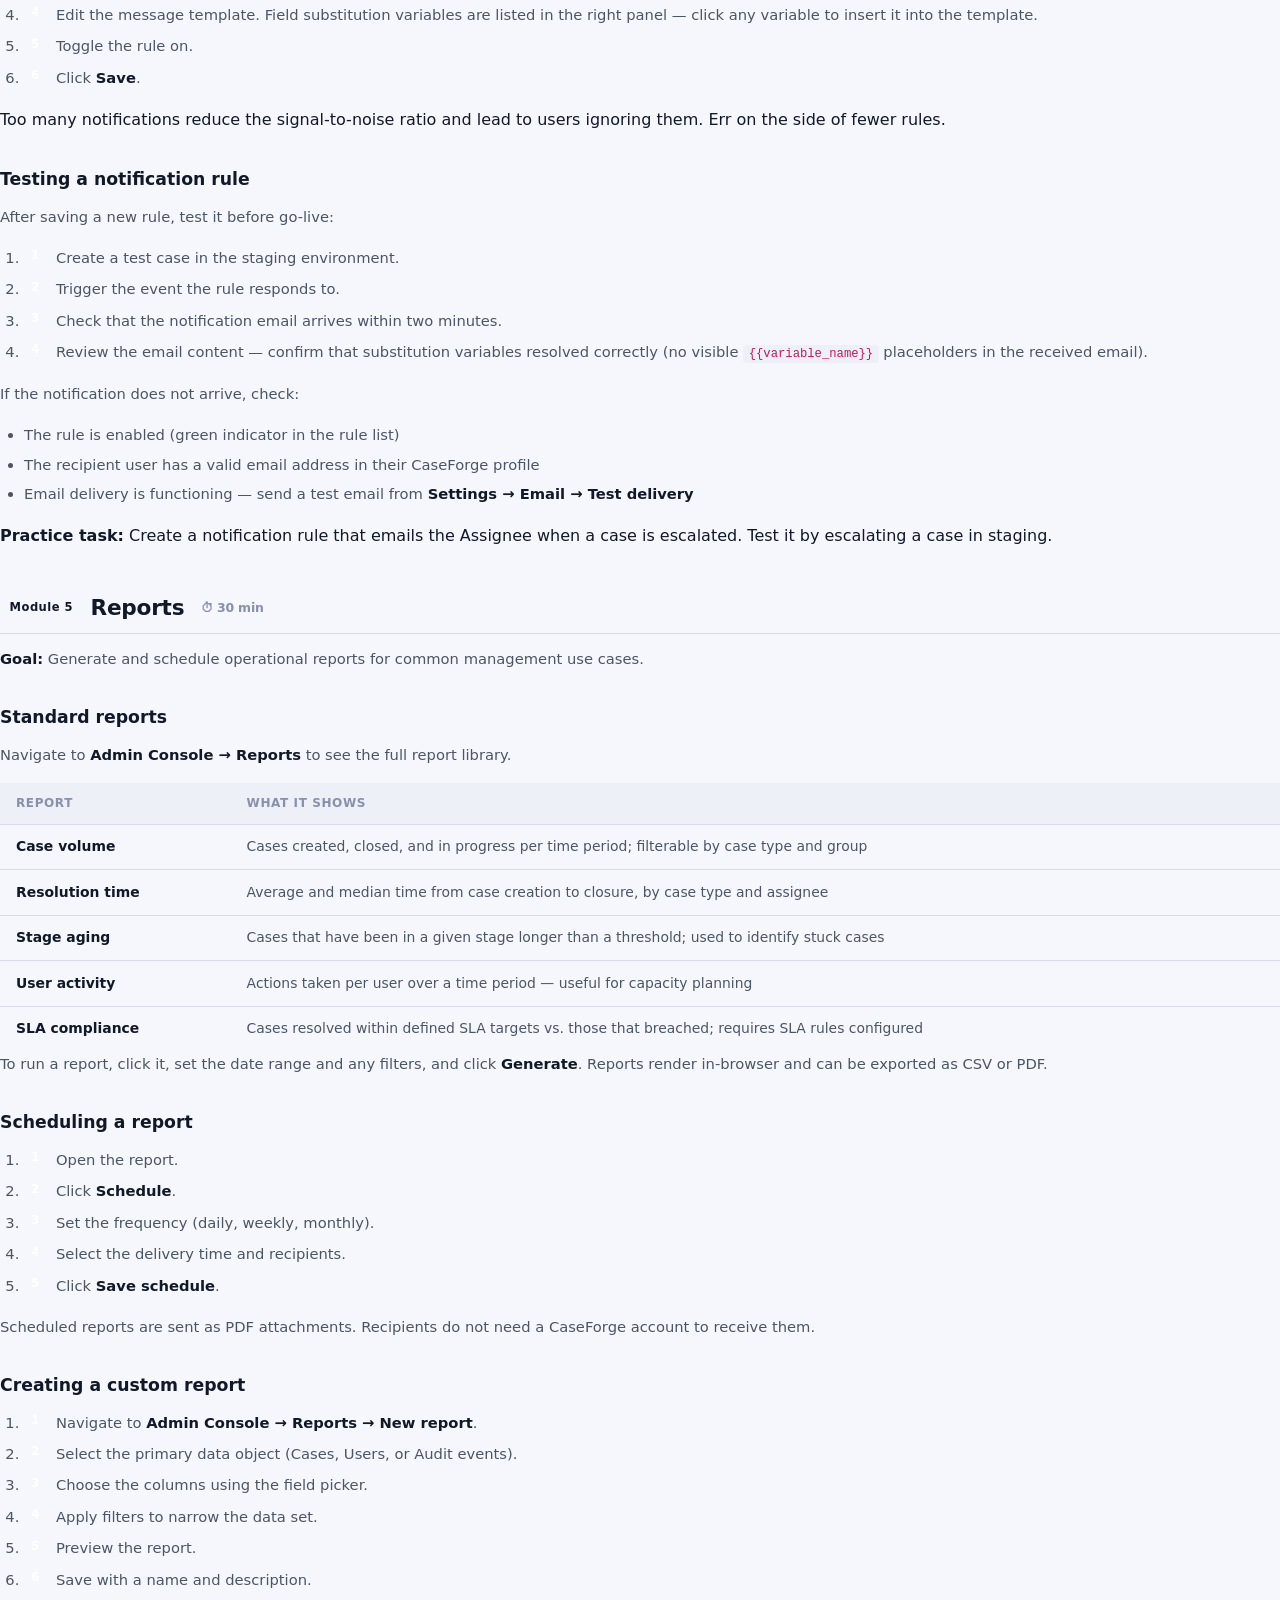
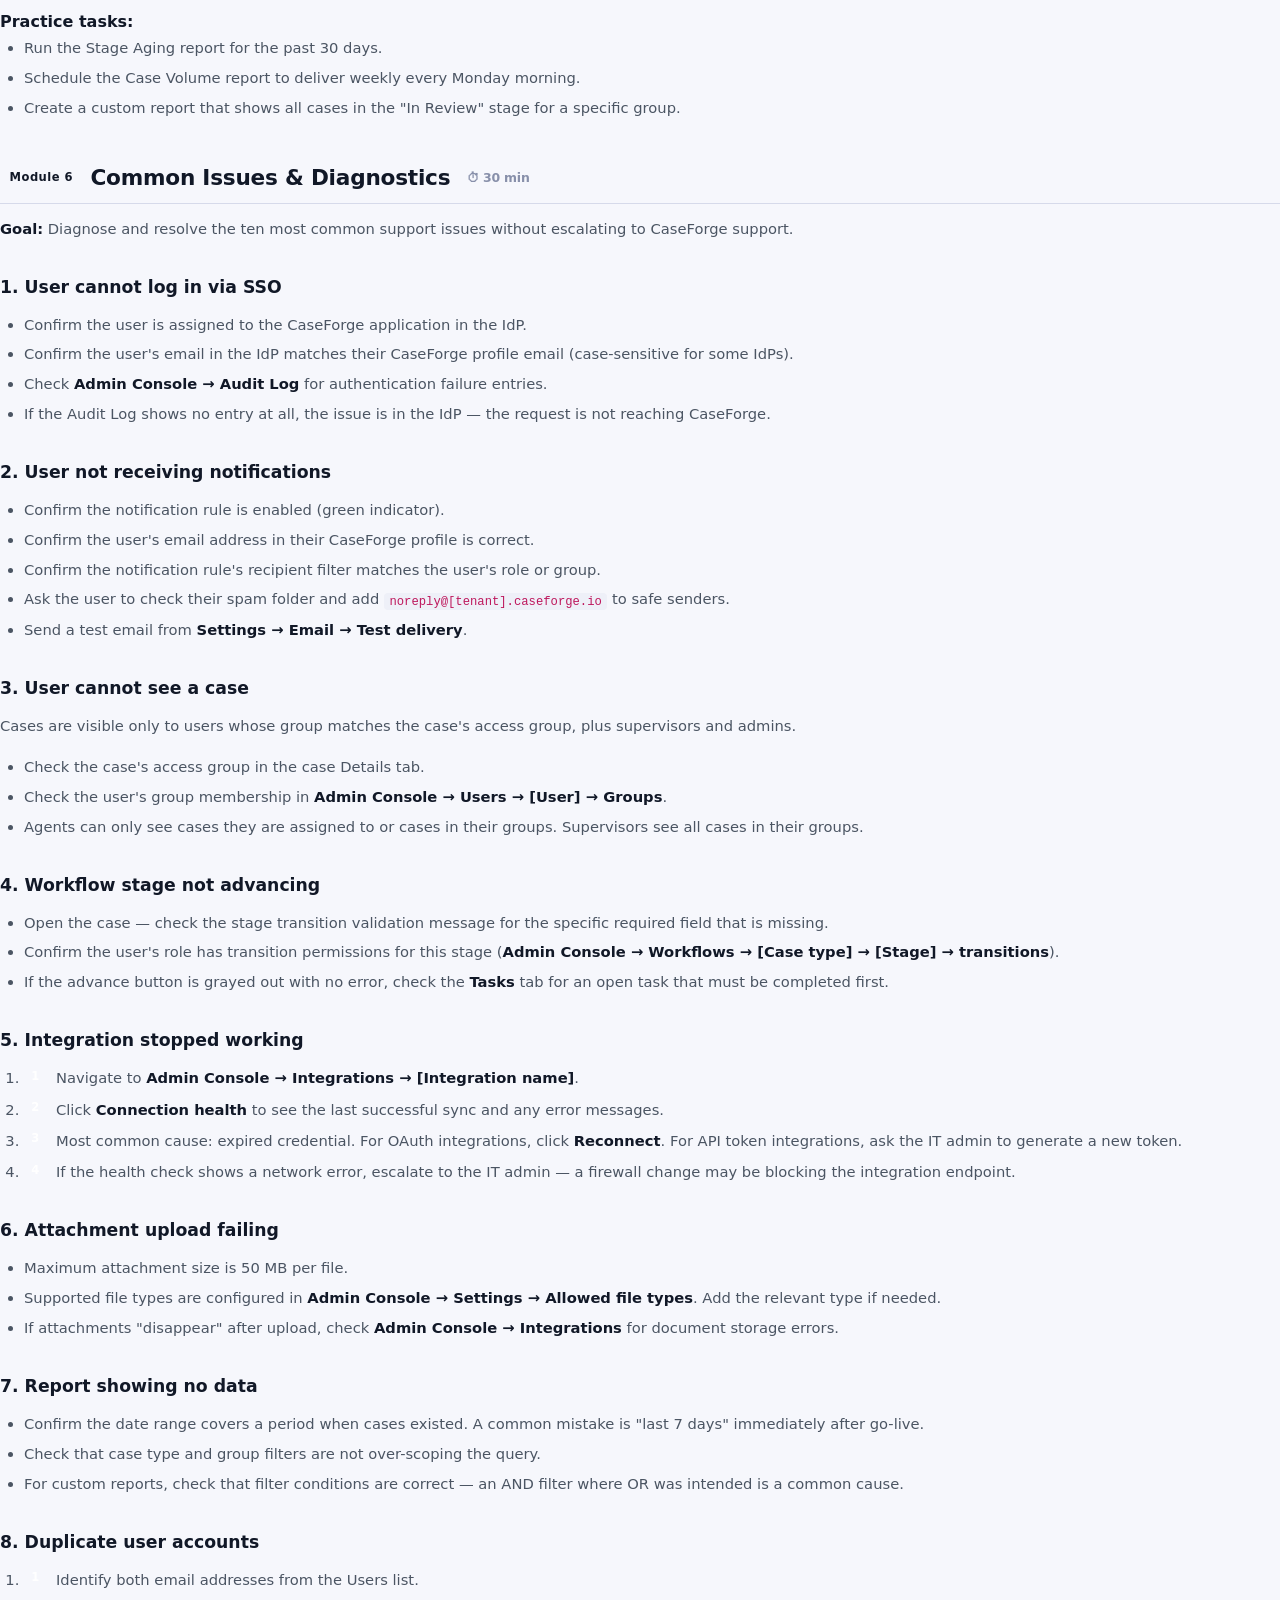
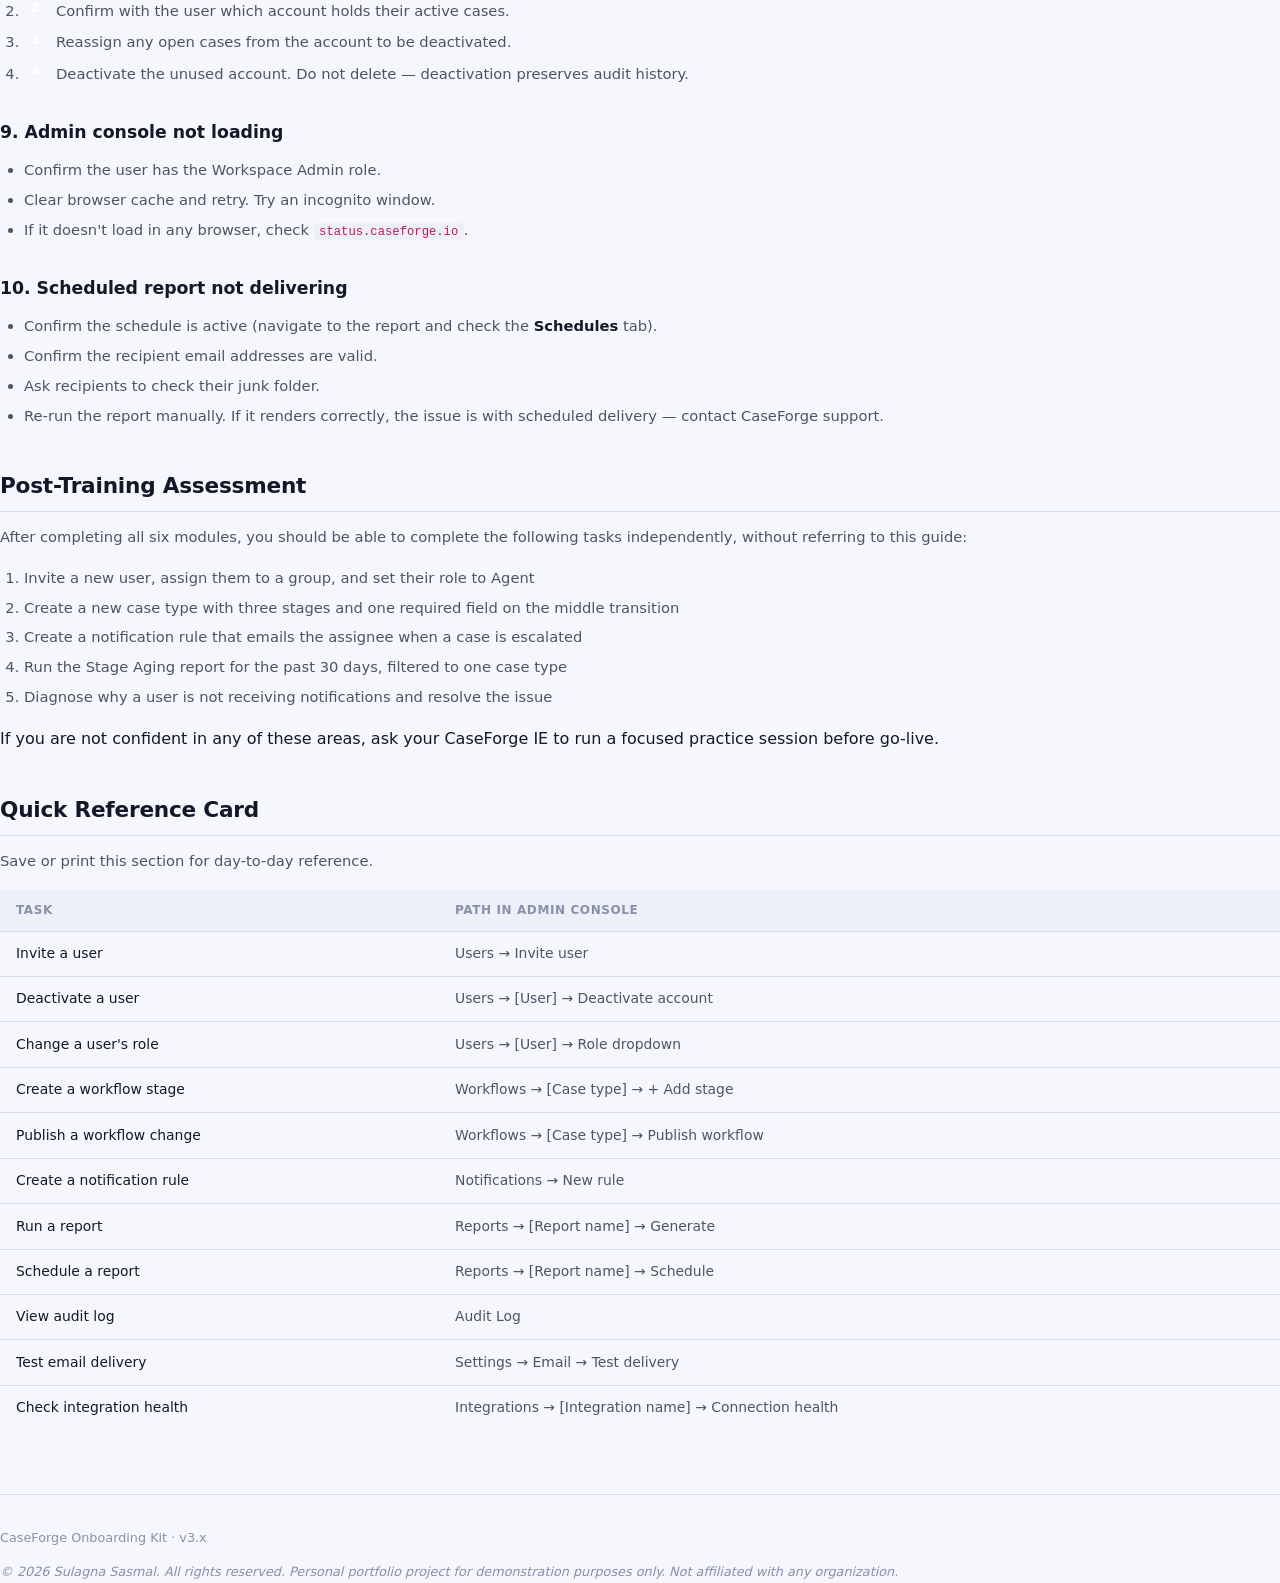
==== commit 3a428e5f: "Style review: fix British spellings (practise, recognise, honour) per MSTP" ====
--- a/admin-training-guide.html
+++ b/admin-training-guide.html
@@ -102,10 +102,10 @@
         <span class="page-meta-tag">Workspace Admin role required</span>
       </div>
       <h1>Admin Training Guide</h1>
-      <p class="lead">Six self-paced modules that prepare a Workspace Admin to configure and maintain CaseForge independently. Complete these modules before go-live. Each module includes a duration target and a set of practise tasks.</p>
+      <p class="lead">Six self-paced modules that prepare a Workspace Admin to configure and maintain CaseForge independently. Complete these modules before go-live. Each module includes a duration target and a set of practice tasks.</p>
 
       <div class="callout callout-tip">
-        <strong>Before you start:</strong> You need Workspace Admin access to a CaseForge <em>staging</em> tenant to complete the practise tasks. Do not practise on the production tenant. If you don't have staging access, ask your CaseForge IE.
+        <strong>Before you start:</strong> You need Workspace Admin access to a CaseForge <em>staging</em> tenant to complete the practice tasks. Do not practice on the production tenant. If you don't have staging access, ask your CaseForge IE.
       </div>
 
       <!-- Module 1 -->
@@ -132,7 +132,7 @@
         </table>
 
         <div class="callout callout-tip">
-          <strong>Practise task:</strong> Log in to your staging tenant and navigate to <strong>Admin Console → Audit Log</strong>. Find an entry from the past 24 hours and identify the user who made the change and what they changed.
+          <strong>Practice task:</strong> Log in to your staging tenant and navigate to <strong>Admin Console → Audit Log</strong>. Find an entry from the past 24 hours and identify the user who made the change and what they changed.
         </div>
       </section>
 
@@ -195,12 +195,12 @@
           <li>Download the import template from <strong>Admin Console → Users → Import users → Download template</strong>.</li>
           <li>Fill in the CSV: one row per user with columns for email, role, and group names. Group names must exactly match existing group names in your workspace.</li>
           <li>Upload the completed CSV.</li>
-          <li>Review the preview for errors (missing emails, unrecognised group names).</li>
+          <li>Review the preview for errors (missing emails, unrecognized group names).</li>
           <li>Confirm the import. Invitation emails are sent in bulk.</li>
         </ol>
 
         <div class="callout callout-tip">
-          <strong>Practise tasks:</strong>
+          <strong>Practice tasks:</strong>
           <ul>
             <li>Invite a test user with the Agent role and assign them to a group.</li>
             <li>Change that user's role to Read-only.</li>
@@ -261,7 +261,7 @@
         </div>
 
         <div class="callout callout-tip">
-          <strong>Practise tasks:</strong>
+          <strong>Practice tasks:</strong>
           <ul>
             <li>Create a case type called "Training Case" with three stages: Open, In Review, Closed.</li>
             <li>Add a required field to the transition from In Review to Closed.</li>
@@ -335,7 +335,7 @@
         </ul>
 
         <div class="callout callout-tip">
-          <strong>Practise task:</strong> Create a notification rule that emails the Assignee when a case is escalated. Test it by escalating a case in staging.
+          <strong>Practice task:</strong> Create a notification rule that emails the Assignee when a case is escalated. Test it by escalating a case in staging.
         </div>
       </section>
 
@@ -383,7 +383,7 @@
         </ol>
 
         <div class="callout callout-tip">
-          <strong>Practise tasks:</strong>
+          <strong>Practice tasks:</strong>
           <ul>
             <li>Run the Stage Aging report for the past 30 days.</li>
             <li>Schedule the Case Volume report to deliver weekly every Monday morning.</li>
@@ -491,7 +491,7 @@
           <li>Diagnose why a user is not receiving notifications and resolve the issue</li>
         </ol>
         <div class="callout callout-warning">
-          If you are not confident in any of these areas, ask your CaseForge IE to run a focused practise session before go-live.
+          If you are not confident in any of these areas, ask your CaseForge IE to run a focused practice session before go-live.
         </div>
       </section>
 
